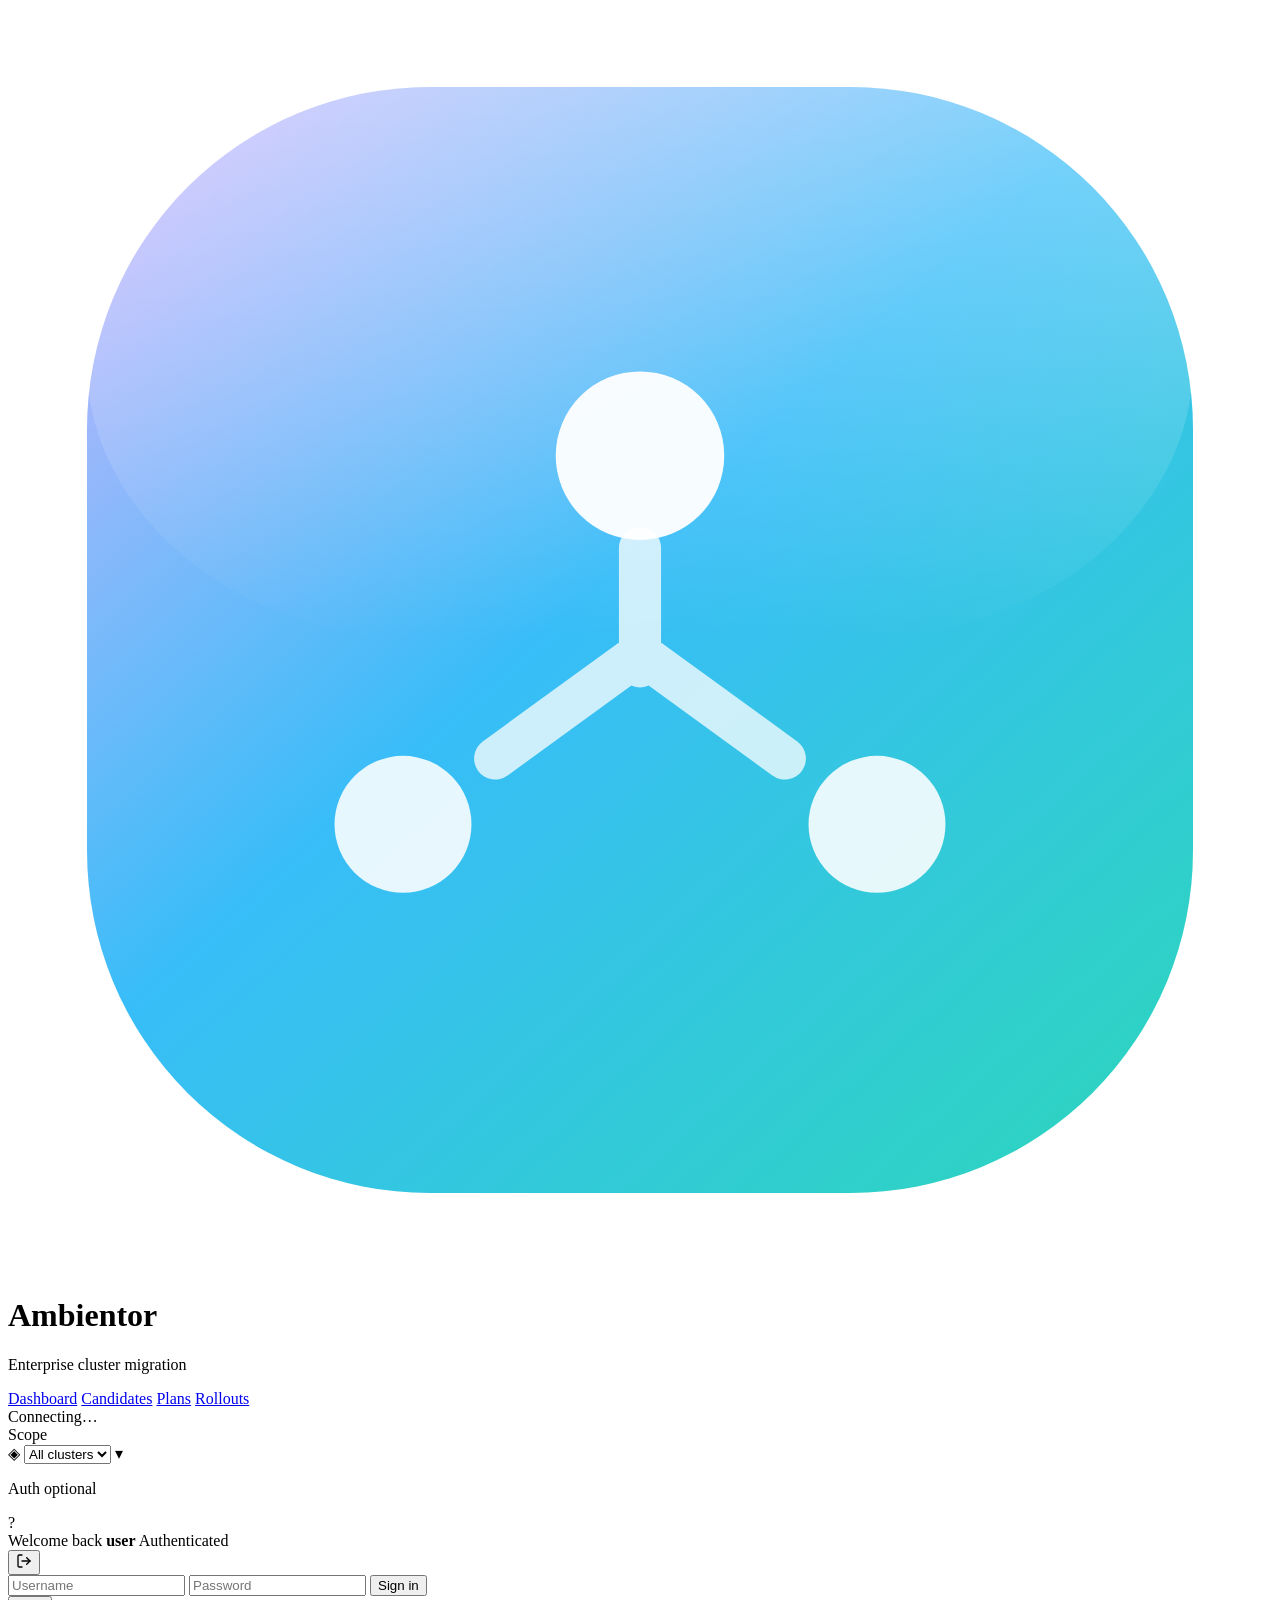
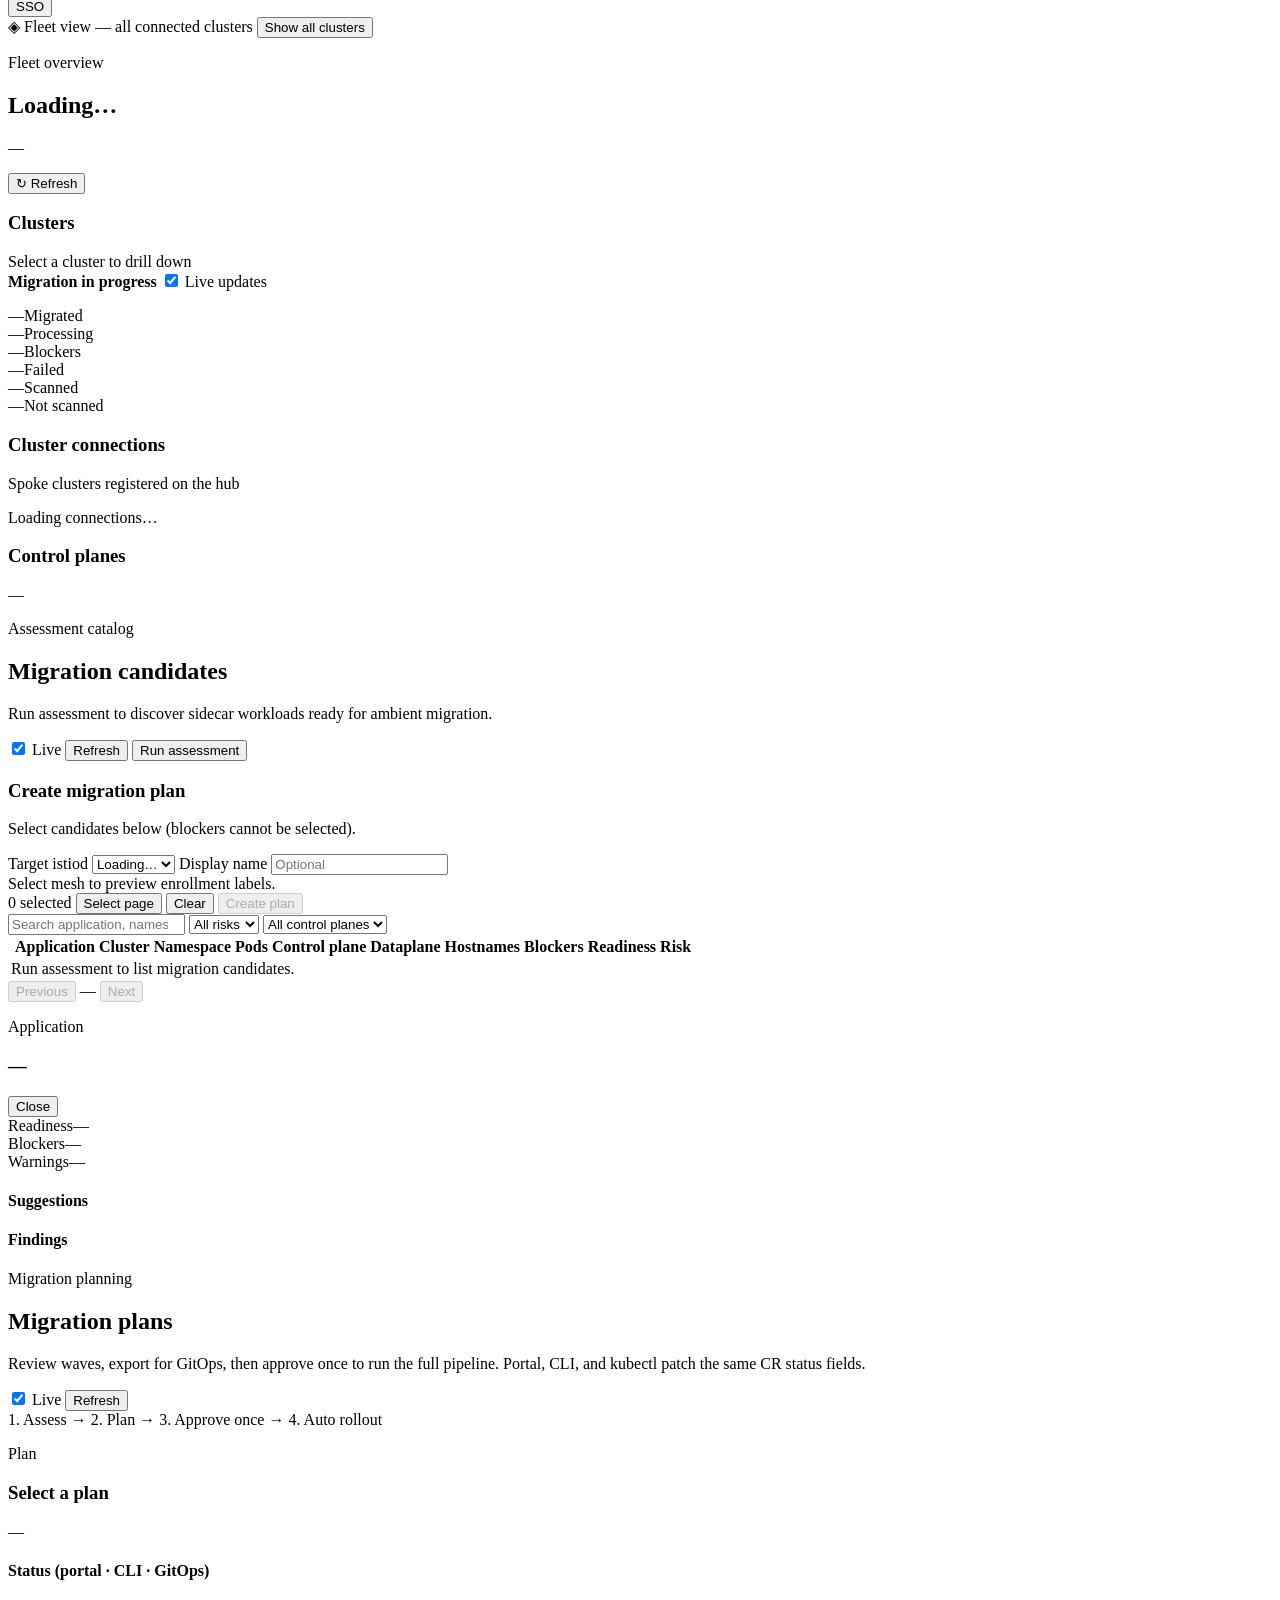
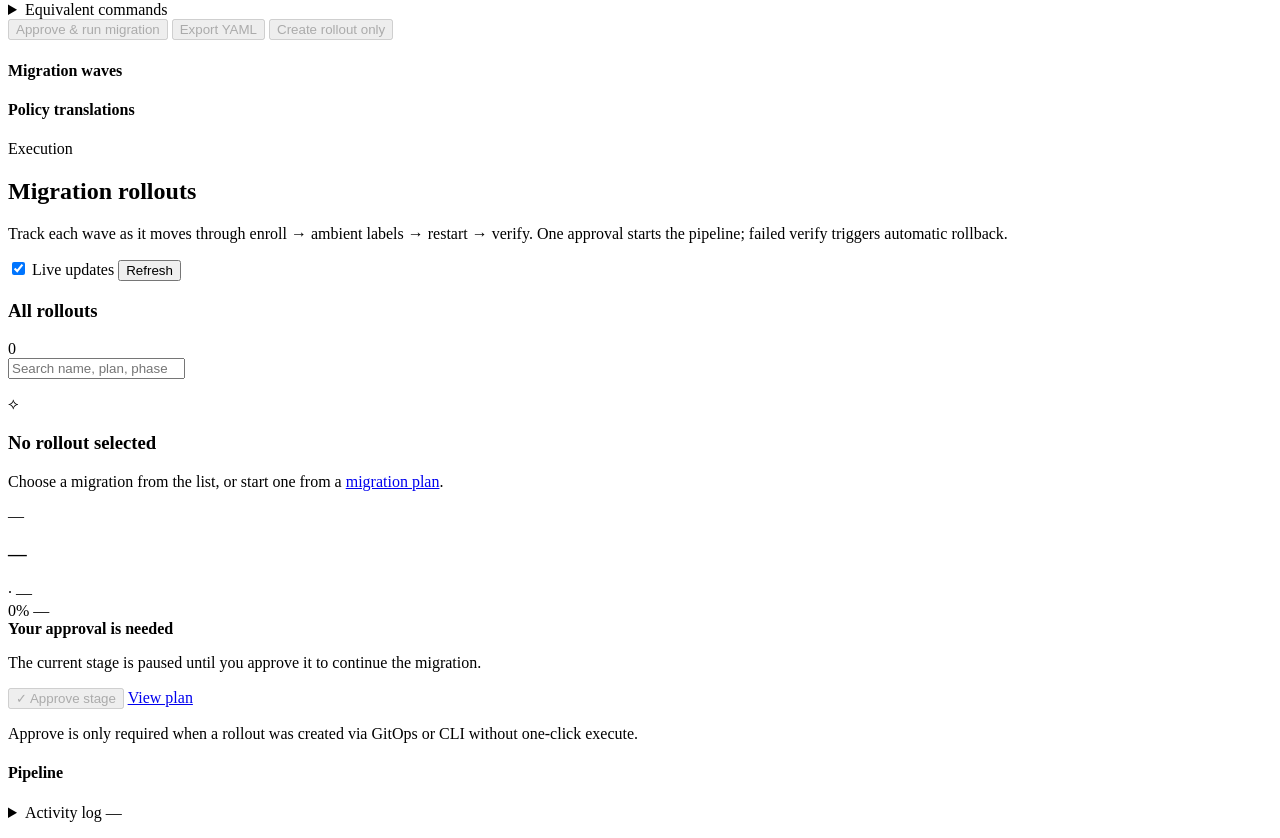
==== crates/ambientor-web/assets/index.html @ 4fa814c5 "Add live migration updates and polish the portal UI. Push rollout changes over SSE with adaptive pol" ====
<!DOCTYPE html>
<html lang="en">
<head>
  <meta charset="UTF-8" />
  <meta name="viewport" content="width=device-width, initial-scale=1" />
  <title>Ambientor — Ambient Mesh Migration</title>
  <link rel="icon" href="/favicon.ico" sizes="any" />
  <link rel="icon" href="/logo/icon-64.png" type="image/png" />
  <link rel="preconnect" href="https://fonts.googleapis.com" />
  <link rel="preconnect" href="https://fonts.gstatic.com" crossorigin />
  <link href="https://fonts.googleapis.com/css2?family=DM+Sans:ital,opsz,wght@0,9..40,400;0,9..40,500;0,9..40,600;0,9..40,700;1,9..40,400&family=JetBrains+Mono:wght@400;500&display=swap" rel="stylesheet" />
  <link rel="stylesheet" href="/style.css" />
  <script src="/config.js"></script>
</head>
<body class="app-shell">
  <header class="app-header">
    <div class="header-left">
      <div class="brand">
        <div class="logo-mark" aria-hidden="true">
          <svg class="logo-svg" viewBox="0 0 48 48" xmlns="http://www.w3.org/2000/svg">
            <defs>
              <linearGradient id="logo-grad" x1="6" y1="4" x2="42" y2="44" gradientUnits="userSpaceOnUse">
                <stop offset="0%" stop-color="#c4b5fd" />
                <stop offset="45%" stop-color="#38bdf8" />
                <stop offset="100%" stop-color="#2dd4bf" />
              </linearGradient>
              <linearGradient id="logo-shine" x1="0" y1="0" x2="0" y2="1">
                <stop offset="0%" stop-color="#fff" stop-opacity="0.35" />
                <stop offset="100%" stop-color="#fff" stop-opacity="0" />
              </linearGradient>
            </defs>
            <rect x="3" y="3" width="42" height="42" rx="13" fill="url(#logo-grad)" />
            <rect x="3" y="3" width="42" height="21" rx="13" fill="url(#logo-shine)" />
            <circle cx="24" cy="17" r="3.2" fill="#fff" opacity="0.95" />
            <circle cx="15" cy="31" r="2.6" fill="#fff" opacity="0.88" />
            <circle cx="33" cy="31" r="2.6" fill="#fff" opacity="0.88" />
            <path d="M24 20.5v4.5M18.5 28.5l5.5-4 5.5 4" stroke="#fff" stroke-width="1.6" stroke-linecap="round" stroke-linejoin="round" fill="none" opacity="0.75" />
          </svg>
        </div>
        <div class="brand-text">
          <h1>Ambientor</h1>
          <p class="brand-tagline">Enterprise cluster migration</p>
        </div>
      </div>
      <nav class="main-nav" aria-label="Main">
        <a href="#dashboard" class="nav-link active" data-panel="dashboard">Dashboard</a>
        <a href="#assessments" class="nav-link" data-panel="assessments">Candidates</a>
        <a href="#plans" class="nav-link" data-panel="plans">Plans</a>
        <a href="#rollouts" class="nav-link" data-panel="rollouts">Rollouts</a>
      </nav>
    </div>
    <div class="header-right">
      <div id="live-status-pill" class="live-status-pill" role="status" aria-live="polite" title="Real-time connection status">
        <span class="live-status-dot" aria-hidden="true"></span>
        <span id="live-status-text">Connecting…</span>
      </div>
      <div class="cluster-bar" id="cluster-bar">
        <label class="cluster-bar-label" for="cluster-select">Scope</label>
        <div class="scope-select-wrap">
          <span class="scope-select-icon" id="scope-select-icon" aria-hidden="true">◈</span>
          <select id="cluster-select" class="cluster-scope-select" aria-label="Cluster scope">
            <option value="">All clusters</option>
          </select>
          <span class="scope-select-chevron" aria-hidden="true">▾</span>
        </div>
      </div>
      <div id="auth-bar" class="auth-bar">
        <p id="auth-disabled-hint" class="auth-hint">Auth optional</p>
        <div id="auth-user-panel" class="auth-user-card hidden" role="status" aria-live="polite">
          <div class="auth-user-avatar-ring" aria-hidden="true">
            <div class="auth-user-avatar" id="auth-user-avatar">?</div>
          </div>
          <div class="auth-user-meta">
            <span class="auth-user-greeting">Welcome back</span>
            <strong class="auth-user-name" id="auth-username" title="">user</strong>
            <span class="auth-user-role">
              <span class="auth-live-dot" aria-hidden="true"></span>
              <span id="auth-user-role-text">Authenticated</span>
            </span>
          </div>
          <button type="button" id="auth-logout-btn" class="auth-logout-btn" title="Sign out" aria-label="Sign out">
            <svg width="16" height="16" viewBox="0 0 24 24" fill="none" stroke="currentColor" stroke-width="2" stroke-linecap="round" aria-hidden="true">
              <path d="M9 21H5a2 2 0 0 1-2-2V5a2 2 0 0 1 2-2h4"/>
              <polyline points="16 17 21 12 16 7"/>
              <line x1="21" y1="12" x2="9" y2="12"/>
            </svg>
          </button>
        </div>
        <div id="auth-login-panel" class="auth-login-card hidden">
          <form id="auth-local-form" class="auth-local-form">
            <input type="text" id="auth-username-input" placeholder="Username" autocomplete="username" aria-label="Username" />
            <input type="password" id="auth-password-input" placeholder="Password" autocomplete="current-password" aria-label="Password" />
            <button type="button" id="auth-login-btn" class="auth-submit-btn">Sign in</button>
          </form>
          <button type="button" id="auth-oidc-login" class="auth-sso-btn hidden">SSO</button>
        </div>
      </div>
    </div>
  </header>

  <div id="status-banner" class="status-banner hidden" role="status"></div>

  <main class="app-main">
    <div id="scope-banner" class="scope-banner scope-fleet" role="status">
      <span class="scope-banner-glow" aria-hidden="true"></span>
      <span class="scope-banner-icon" aria-hidden="true">◈</span>
      <span class="scope-banner-text" id="scope-banner-text">Fleet view — all connected clusters</span>
      <button type="button" id="scope-clear-btn" class="scope-banner-action hidden">Show all clusters</button>
    </div>

    <!-- Dashboard -->
    <section id="dashboard" class="view-panel">
      <div class="view-hero">
        <div>
          <p class="eyebrow" id="dash-eyebrow">Fleet overview</p>
          <h2 id="dash-cluster-name">Loading…</h2>
          <p class="view-meta" id="dash-cluster-meta">—</p>
        </div>
        <button id="refresh-dashboard" class="btn btn-primary">
          <span class="btn-icon" aria-hidden="true">↻</span> Refresh
        </button>
      </div>

      <section id="dash-fleet-section" class="content-card fleet-overview-card">
        <header class="content-card-head">
          <h3>Clusters</h3>
          <span class="hint" id="dash-fleet-hint">Select a cluster to drill down</span>
        </header>
        <div id="dash-fleet-grid" class="fleet-cluster-grid"></div>
      </section>

      <section id="dash-savings-panel" class="savings-banner hidden" aria-label="Migration savings"></section>

      <section id="dash-migration-banner" class="migration-banner hidden" aria-live="polite">
        <div class="migration-banner-head">
          <strong id="dash-migration-title">Migration in progress</strong>
          <label class="toggle-inline"><input type="checkbox" id="dash-auto-refresh" checked /> Live updates</label>
        </div>
        <p id="dash-migration-detail" class="hint"></p>
        <div class="progress-track"><span id="dash-migration-progress"></span></div>
      </section>

      <div class="stat-grid" id="dash-status-summary">
        <article class="stat-card migrated"><span class="stat-value" id="sum-migrated">—</span><span class="stat-label">Migrated</span></article>
        <article class="stat-card processing"><span class="stat-value" id="sum-processing">—</span><span class="stat-label">Processing</span></article>
        <article class="stat-card blocker"><span class="stat-value" id="sum-blocker">—</span><span class="stat-label">Blockers</span></article>
        <article class="stat-card failed"><span class="stat-value" id="sum-failed">—</span><span class="stat-label">Failed</span></article>
        <article class="stat-card scanned"><span class="stat-value" id="sum-scanned">—</span><span class="stat-label">Scanned</span></article>
        <article class="stat-card not-scanned"><span class="stat-value" id="sum-not-scanned">—</span><span class="stat-label">Not scanned</span></article>
      </div>

      <section class="content-card" id="dash-connections-card">
        <header class="content-card-head">
          <h3>Cluster connections</h3>
          <span class="hint" id="dash-connections-hint">Spoke clusters registered on the hub</span>
        </header>
        <div id="dash-connections-list" class="connections-list">
          <p class="hint">Loading connections…</p>
        </div>
      </section>

      <section class="content-card" id="dash-mesh-section">
        <header class="content-card-head">
          <h3 id="dash-mesh-title">Control planes</h3>
          <span class="hint" id="dash-last-updated">—</span>
        </header>
        <div id="dash-mesh-instances" class="mesh-grid"></div>
      </section>
    </section>

    <!-- Migration candidates -->
    <section id="assessments" class="view-panel hidden">
      <div class="view-hero">
        <div>
          <p class="eyebrow">Assessment catalog</p>
          <h2>Migration candidates</h2>
          <p class="view-meta" id="assess-meta">Run assessment to discover sidecar workloads ready for ambient migration.</p>
        </div>
        <div class="hero-actions">
          <label class="toggle-inline"><input type="checkbox" id="assess-auto-refresh" checked /> Live</label>
          <button id="refresh-assessments" class="btn">Refresh</button>
          <button id="run-assess" class="btn btn-primary">Run assessment</button>
        </div>
      </div>

      <section class="content-card compose-card">
        <h3>Create migration plan</h3>
        <p class="hint">Select candidates below (blockers cannot be selected).</p>
        <div class="compose-grid">
          <label for="plan-mesh-select">Target istiod</label>
          <select id="plan-mesh-select" class="filter-select"><option value="">Loading…</option></select>
          <label for="plan-display-name">Display name</label>
          <input type="text" id="plan-display-name" class="filter-input" placeholder="Optional" />
        </div>
        <div id="plan-label-preview" class="label-preview hint">Select mesh to preview enrollment labels.</div>
        <div class="compose-actions">
          <span id="plan-selection-count" class="hint">0 selected</span>
          <button type="button" id="app-select-page" class="btn">Select page</button>
          <button type="button" id="app-clear-selection" class="btn">Clear</button>
          <button type="button" id="create-migration-plan" class="btn btn-primary" disabled>Create plan</button>
        </div>
      </section>

      <div class="toolbar-row">
        <input type="search" id="app-search" class="filter-input search-input" placeholder="Search application, namespace, hostname…" />
        <select id="app-risk-filter" class="filter-select">
          <option value="">All risks</option>
          <option value="low">Low</option>
          <option value="medium">Medium</option>
          <option value="high">High</option>
          <option value="critical">Critical</option>
        </select>
        <select id="app-mesh-filter" class="filter-select">
          <option value="">All control planes</option>
        </select>
      </div>

      <section class="content-card table-card">
        <div class="app-table-wrap">
          <table class="data-table" id="app-assess-table">
            <thead>
              <tr>
                <th class="col-check"></th>
                <th>Application</th>
                <th class="col-cluster fleet-only-col hidden">Cluster</th>
                <th>Namespace</th>
                <th>Pods</th>
                <th>Control plane</th>
                <th>Dataplane</th>
                <th>Hostnames</th>
                <th>Blockers</th>
                <th>Readiness</th>
                <th>Risk</th>
              </tr>
            </thead>
            <tbody id="app-assess-tbody">
              <tr><td colspan="11" class="empty-cell">Run assessment to list migration candidates.</td></tr>
            </tbody>
          </table>
        </div>
        <footer class="pagination-bar">
          <button type="button" id="app-page-prev" class="btn" disabled>Previous</button>
          <span id="app-page-info" class="hint">—</span>
          <button type="button" id="app-page-next" class="btn" disabled>Next</button>
        </footer>
      </section>

      <aside id="app-detail-drawer" class="detail-drawer hidden" aria-hidden="true">
        <header class="drawer-head">
          <div><p class="eyebrow">Application</p><h3 id="app-detail-title">—</h3></div>
          <button type="button" id="app-detail-close" class="btn">Close</button>
        </header>
        <div class="drawer-body">
          <div id="app-detail-meta"></div>
          <div class="mini-stats">
            <div class="mini-stat"><span class="mini-label">Readiness</span><span id="detail-overall-score">—</span></div>
            <div class="mini-stat"><span class="mini-label">Blockers</span><span id="detail-blockers" class="text-danger">—</span></div>
            <div class="mini-stat"><span class="mini-label">Warnings</span><span id="detail-warnings" class="text-warn">—</span></div>
          </div>
          <h4>Suggestions</h4>
          <ul id="app-detail-suggestions" class="suggestions-list"></ul>
          <h4>Findings</h4>
          <ul id="detail-findings" class="findings"></ul>
        </div>
      </aside>
    </section>

    <!-- Plans -->
    <section id="plans" class="view-panel hidden">
      <div class="view-hero">
        <div>
          <p class="eyebrow">Migration planning</p>
          <h2>Migration plans</h2>
          <p class="view-meta">Review waves, export for GitOps, then approve once to run the full pipeline. Portal, CLI, and kubectl patch the same CR status fields.</p>
        </div>
        <div class="hero-actions">
          <label class="toggle-inline"><input type="checkbox" id="plan-auto-refresh" checked /> Live</label>
          <button id="refresh-plans" class="btn">Refresh</button>
        </div>
      </div>
      <nav class="workflow-steps" aria-label="Migration workflow">
        <span class="workflow-step">1. Assess</span>
        <span class="workflow-arrow">→</span>
        <span class="workflow-step">2. Plan</span>
        <span class="workflow-arrow">→</span>
        <span class="workflow-step active">3. Approve once</span>
        <span class="workflow-arrow">→</span>
        <span class="workflow-step">4. Auto rollout</span>
      </nav>
      <div class="split-layout">
        <aside class="split-sidebar">
          <ul id="plan-list" class="entity-list"></ul>
        </aside>
        <div class="split-detail content-card">
          <header class="split-detail-head">
            <div>
              <p class="eyebrow" id="plan-detail-eyebrow">Plan</p>
              <h3 id="plan-detail-title">Select a plan</h3>
            </div>
            <span id="plan-detail-phase" class="phase-badge">—</span>
          </header>
          <div id="plan-meta-grid" class="meta-grid"></div>
          <p id="plan-assessment-ref" class="hint"></p>
          <div id="plan-sync-panel" class="sync-panel hidden">
            <h4>Status (portal · CLI · GitOps)</h4>
            <p id="plan-sync-summary" class="hint"></p>
            <div class="progress-track"><span id="plan-sync-progress"></span></div>
            <details class="sync-details">
              <summary>Equivalent commands</summary>
              <pre id="plan-sync-cli" class="mono small"></pre>
              <pre id="plan-sync-gitops-plan" class="mono small"></pre>
              <pre id="plan-sync-gitops-rollout" class="mono small"></pre>
            </details>
          </div>
          <div class="action-row">
            <button id="execute-migration" class="btn btn-primary" disabled>Approve &amp; run migration</button>
            <button id="export-plan" class="btn" disabled>Export YAML</button>
            <button id="start-rollout" class="btn btn-ghost hidden" disabled title="Advanced: create rollout without approving">Create rollout only</button>
          </div>
          <h4>Migration waves</h4>
          <ul id="plan-waves" class="wave-list"></ul>
          <h4>Policy translations</h4>
          <ul id="plan-translations" class="translation-list"></ul>
        </div>
      </div>
    </section>

    <!-- Rollouts -->
    <section id="rollouts" class="view-panel hidden">
      <div class="view-hero">
        <div>
          <p class="eyebrow">Execution</p>
          <h2>Migration rollouts</h2>
          <p class="view-meta">Track each wave as it moves through enroll → ambient labels → restart → verify. One approval starts the pipeline; failed verify triggers automatic rollback.</p>
        </div>
        <div class="hero-actions">
          <label class="toggle-inline"><input type="checkbox" id="rollout-auto-refresh" checked /> Live updates</label>
          <button id="refresh-rollouts" class="btn">Refresh</button>
        </div>
      </div>

      <div id="rollout-stats" class="rollout-stats-bar" aria-label="Rollout summary"></div>

      <div class="split-layout rollout-split">
        <aside class="split-sidebar rollout-sidebar">
          <div class="rollout-sidebar-head">
            <h3>All rollouts</h3>
            <span id="rollout-count-badge" class="rollout-count-badge">0</span>
          </div>
          <input type="search" id="rollout-filter" class="filter-input rollout-filter" placeholder="Search name, plan, phase…" />
          <ul id="rollout-list" class="rollout-list"></ul>
        </aside>

        <div class="rollout-detail-wrap">
          <div id="rollout-empty-state" class="rollout-empty-state">
            <div class="rollout-empty-icon" aria-hidden="true">⟡</div>
            <h3>No rollout selected</h3>
            <p class="hint">Choose a migration from the list, or start one from a <a href="#plans">migration plan</a>.</p>
          </div>

          <div id="rollout-detail-panel" class="rollout-detail-panel hidden">
            <div class="rollout-hero-card" id="rollout-hero-card">
              <header class="rollout-hero-head">
                <div class="rollout-hero-titles">
                  <p class="eyebrow" id="rollout-plan-ref">—</p>
                  <h3 id="rollout-detail-title">—</h3>
                  <p class="hint" id="rollout-cluster-ref"></p>
                </div>
                <div class="rollout-phase-chip" id="rollout-phase-chip">
                  <span class="rollout-phase-icon" id="rollout-phase-icon">·</span>
                  <span id="rollout-detail-phase" class="rollout-phase-label">—</span>
                </div>
              </header>

              <div class="rollout-progress-block">
                <div class="rollout-progress-meta">
                  <span class="rollout-progress-pct" id="rollout-progress-pct">0%</span>
                  <span class="rollout-progress-caption" id="rollout-stage-progress">—</span>
                </div>
                <div class="progress-track progress-track-lg rollout-progress-track">
                  <span id="rollout-progress-fill"></span>
                </div>
              </div>

              <div id="rollout-awaiting-banner" class="rollout-awaiting-banner hidden" role="status">
                <div class="awaiting-banner-glow" aria-hidden="true"></div>
                <div class="awaiting-banner-body">
                  <strong>Your approval is needed</strong>
                  <p>The current stage is paused until you approve it to continue the migration.</p>
                </div>
              </div>
            </div>

            <div class="rollout-info-row">
              <div id="rollout-mesh-target" class="rollout-mesh-card hidden"></div>
              <div id="rollout-conditions" class="rollout-conditions"></div>
            </div>

            <div class="rollout-action-bar">
              <button id="approve-rollout" class="btn btn-primary btn-lg rollout-approve-btn" disabled>
                <span class="btn-icon" aria-hidden="true">✓</span> Approve stage
              </button>
              <a id="rollout-plan-link" class="btn hidden" href="#plans">View plan</a>
              <p id="approve-auth-hint" class="hint hidden"></p>
            </div>
            <p class="rollout-action-note hint">Approve is only required when a rollout was created via GitOps or CLI without one-click execute.</p>

            <section class="rollout-section">
              <div class="rollout-section-head">
                <h4>Pipeline</h4>
                <span class="hint" id="rollout-pipeline-hint"></span>
              </div>
              <div id="rollout-stage-timeline" class="rollout-stepper" aria-label="Stage progress"></div>
              <div id="rollout-stages-grid" class="rollout-stages-grid"></div>
            </section>

            <details class="rollout-audit-details">
              <summary>Activity log <span id="rollout-audit-hint" class="audit-summary-hint">—</span></summary>
              <ul id="rollout-audit-list" class="rollout-audit-timeline"></ul>
            </details>

            <p id="mesh-instances-hint" class="rollout-mesh-hint hint hidden"></p>
          </div>
        </div>
      </div>
    </section>
  </main>
  <script src="/app.js"></script>
</body>
</html>
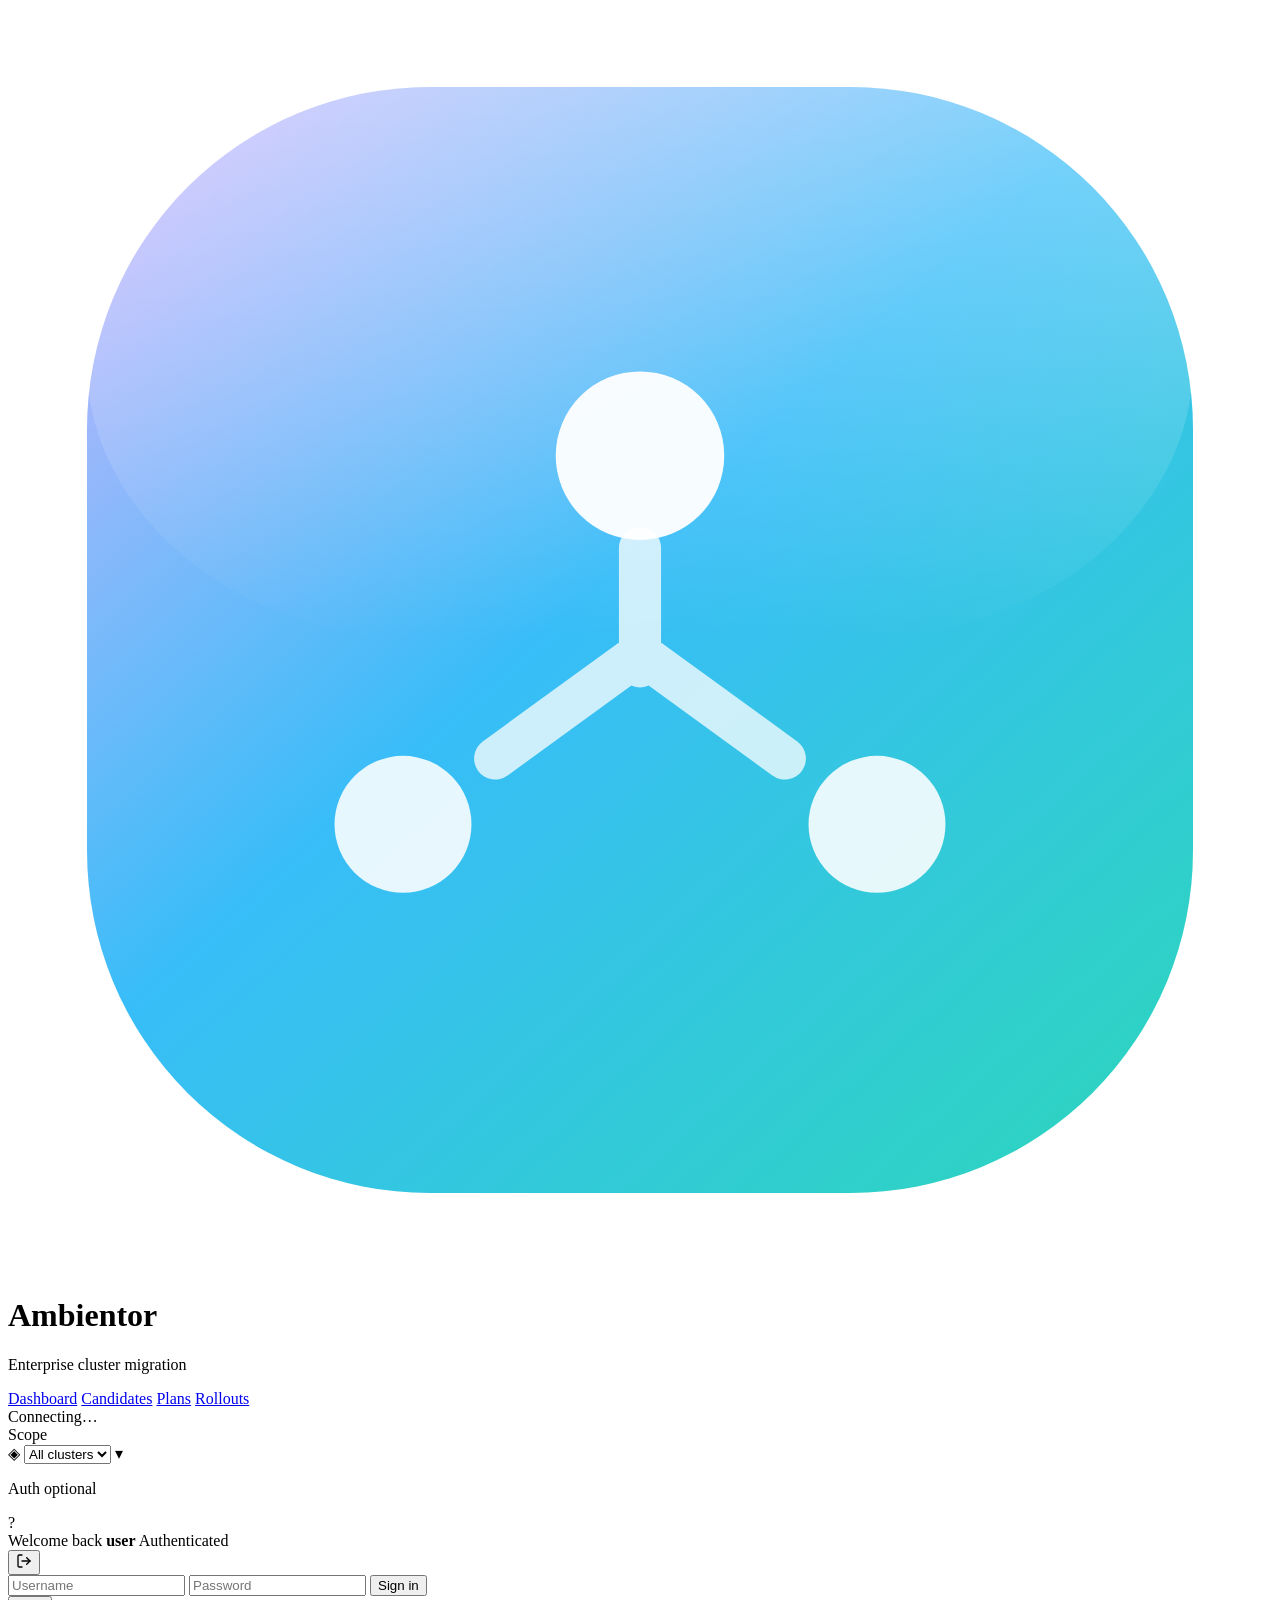
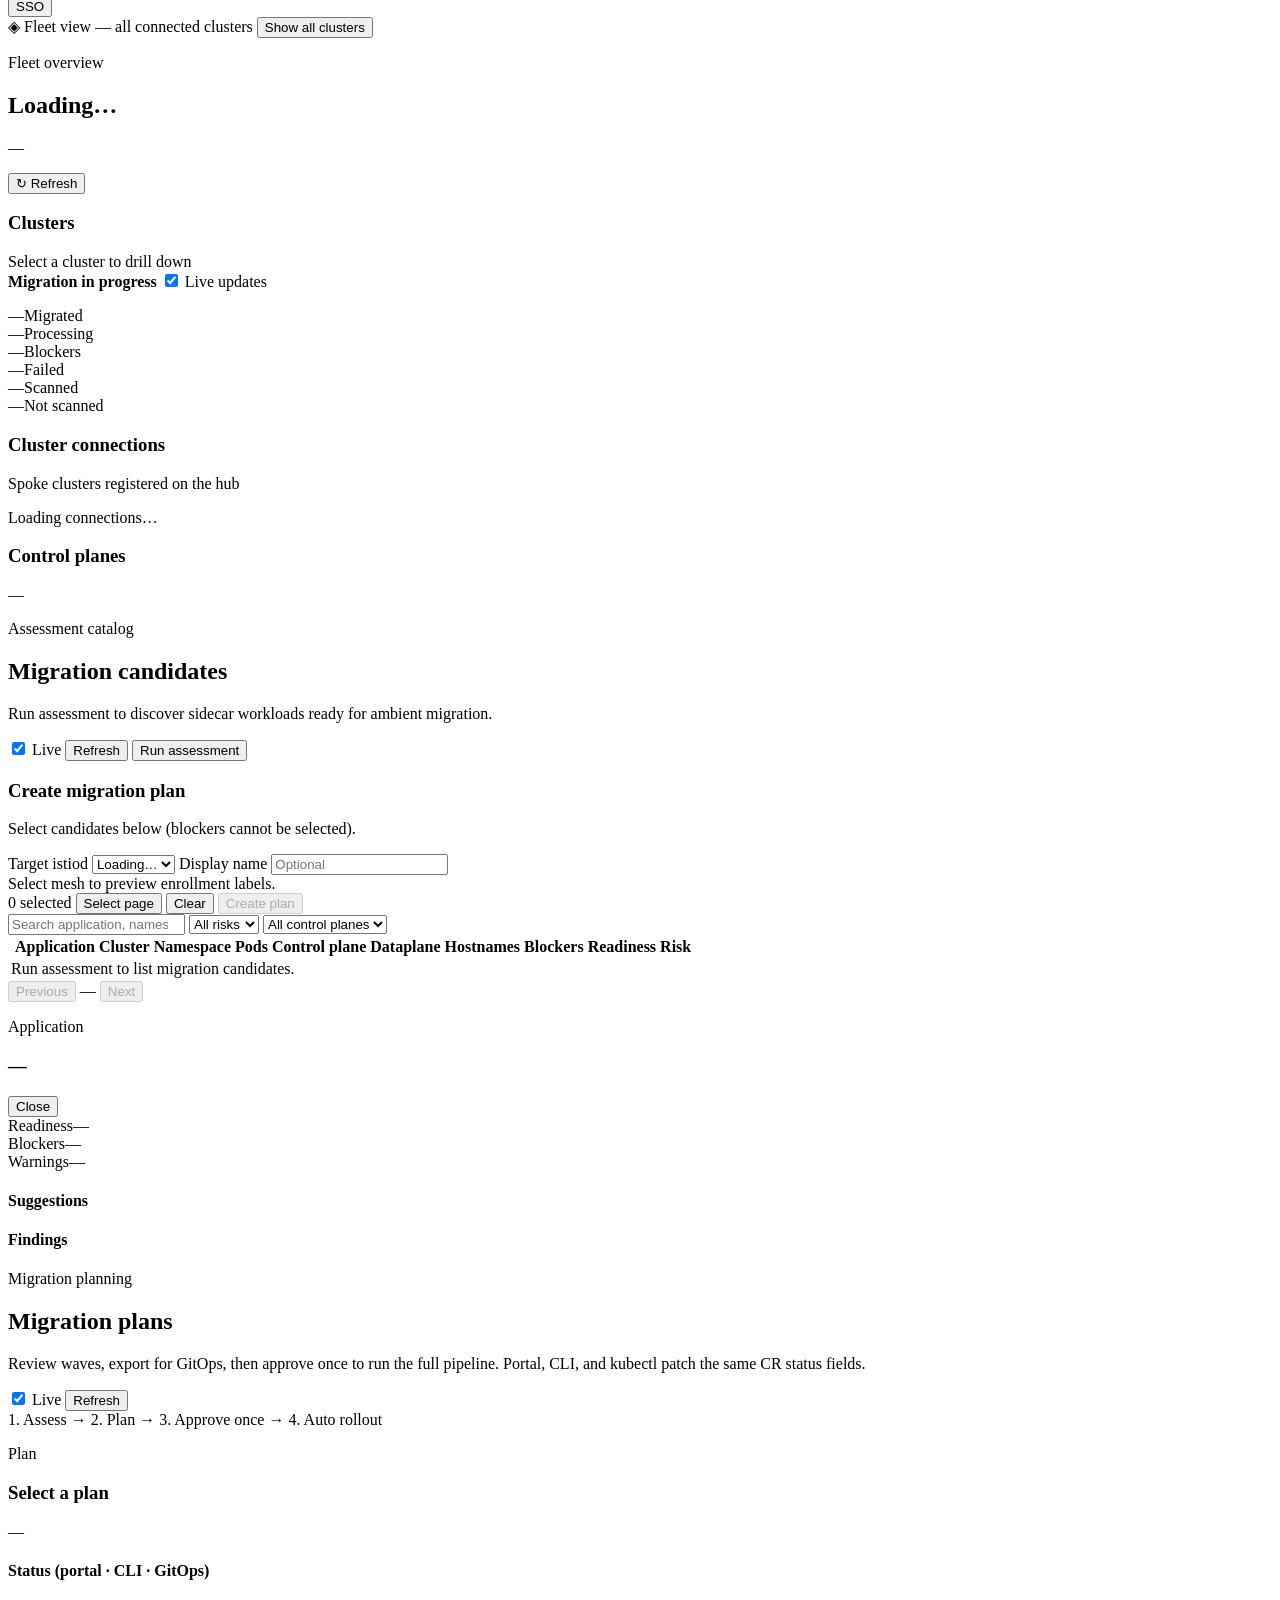
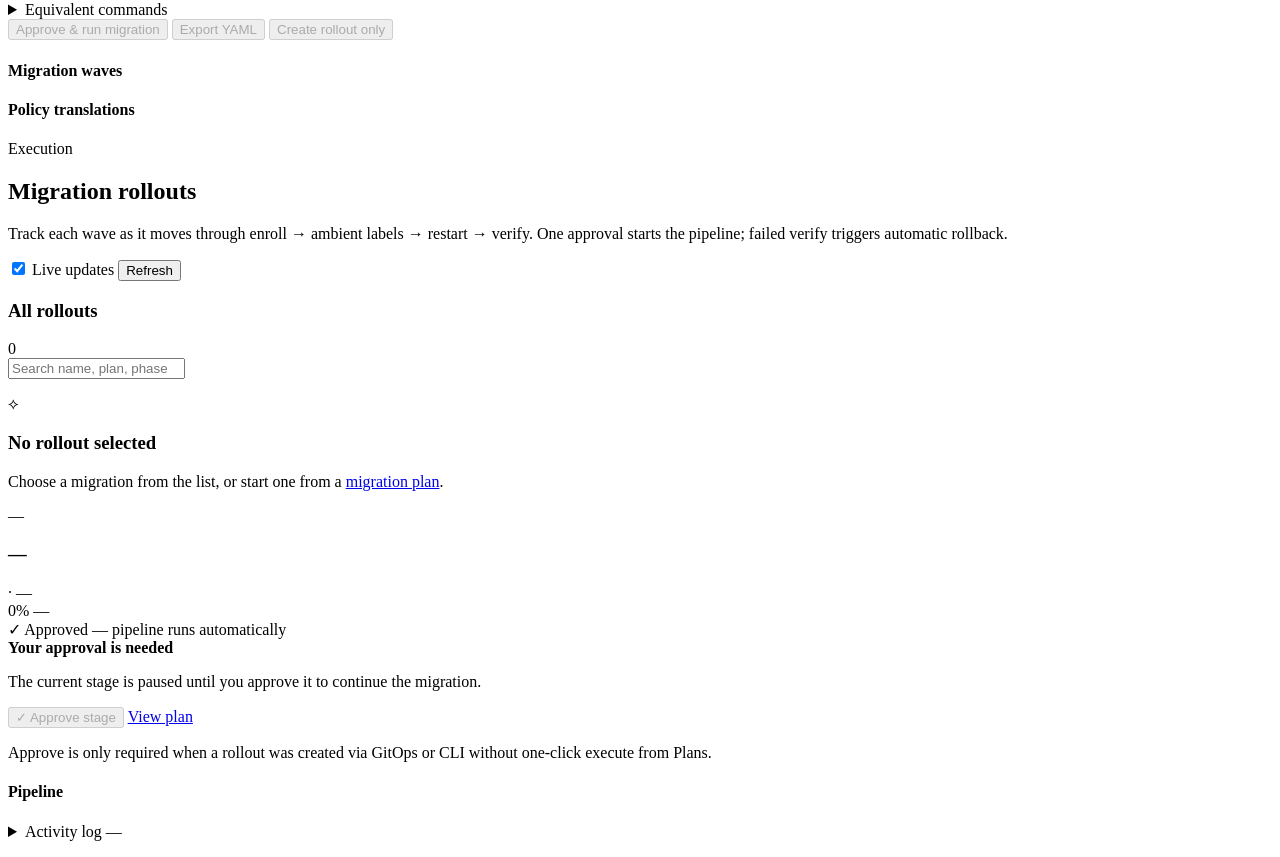
==== commit c625ba31: "Fix rollout UI state after plan approval and polish Plans view. Treat pipeline-approved rollouts as " ====
--- a/crates/ambientor-web/assets/index.html
+++ b/crates/ambientor-web/assets/index.html
@@ -382,6 +382,13 @@
                 </div>
               </div>
 
+              <div id="rollout-outcome-banner" class="rollout-outcome-banner hidden" role="status" aria-live="polite"></div>
+
+              <div id="rollout-pipeline-status" class="rollout-pipeline-status hidden" role="status">
+                <span class="pipeline-status-icon" aria-hidden="true">✓</span>
+                <span id="rollout-pipeline-status-text">Approved — pipeline runs automatically</span>
+              </div>
+
               <div id="rollout-awaiting-banner" class="rollout-awaiting-banner hidden" role="status">
                 <div class="awaiting-banner-glow" aria-hidden="true"></div>
                 <div class="awaiting-banner-body">
@@ -396,14 +403,14 @@
               <div id="rollout-conditions" class="rollout-conditions"></div>
             </div>
 
-            <div class="rollout-action-bar">
+            <div id="rollout-action-bar" class="rollout-action-bar">
               <button id="approve-rollout" class="btn btn-primary btn-lg rollout-approve-btn" disabled>
                 <span class="btn-icon" aria-hidden="true">✓</span> Approve stage
               </button>
               <a id="rollout-plan-link" class="btn hidden" href="#plans">View plan</a>
               <p id="approve-auth-hint" class="hint hidden"></p>
             </div>
-            <p class="rollout-action-note hint">Approve is only required when a rollout was created via GitOps or CLI without one-click execute.</p>
+            <p id="rollout-action-note" class="rollout-action-note hint">Approve is only required when a rollout was created via GitOps or CLI without one-click execute from Plans.</p>
 
             <section class="rollout-section">
               <div class="rollout-section-head">
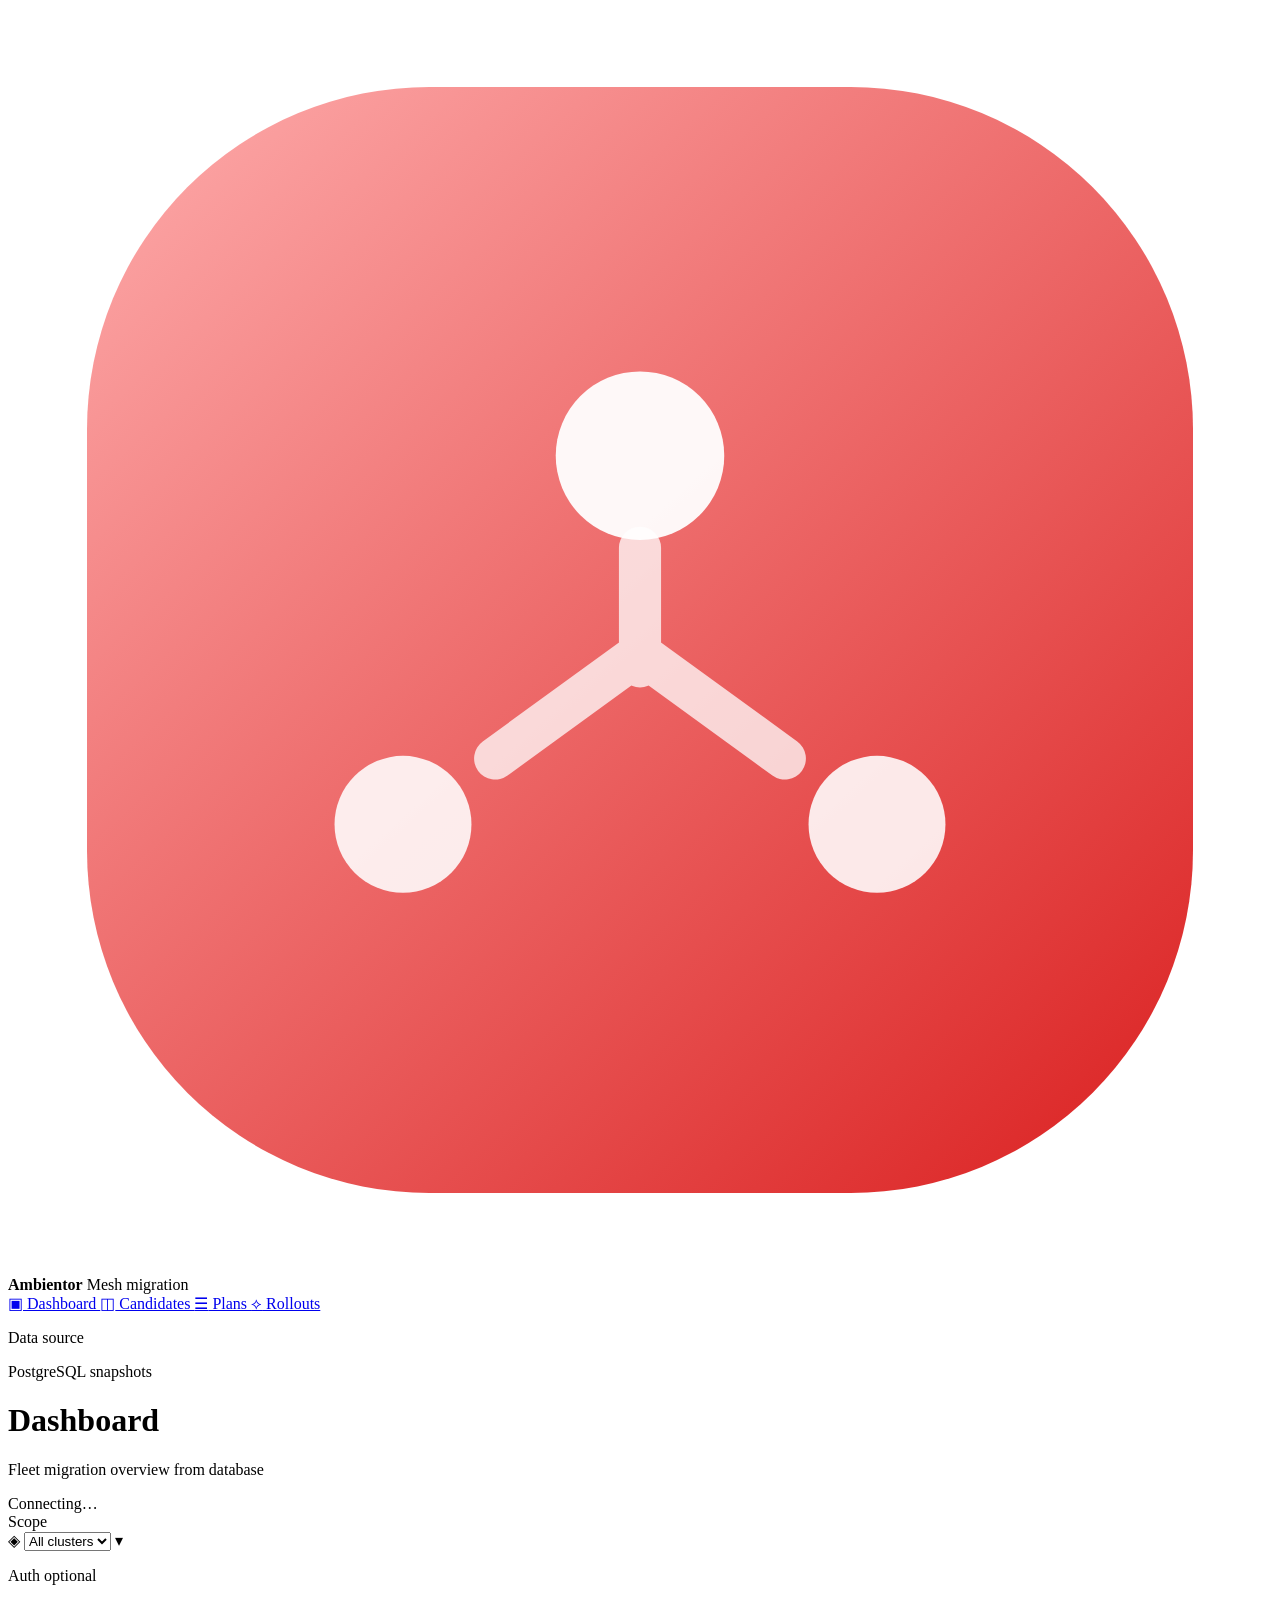
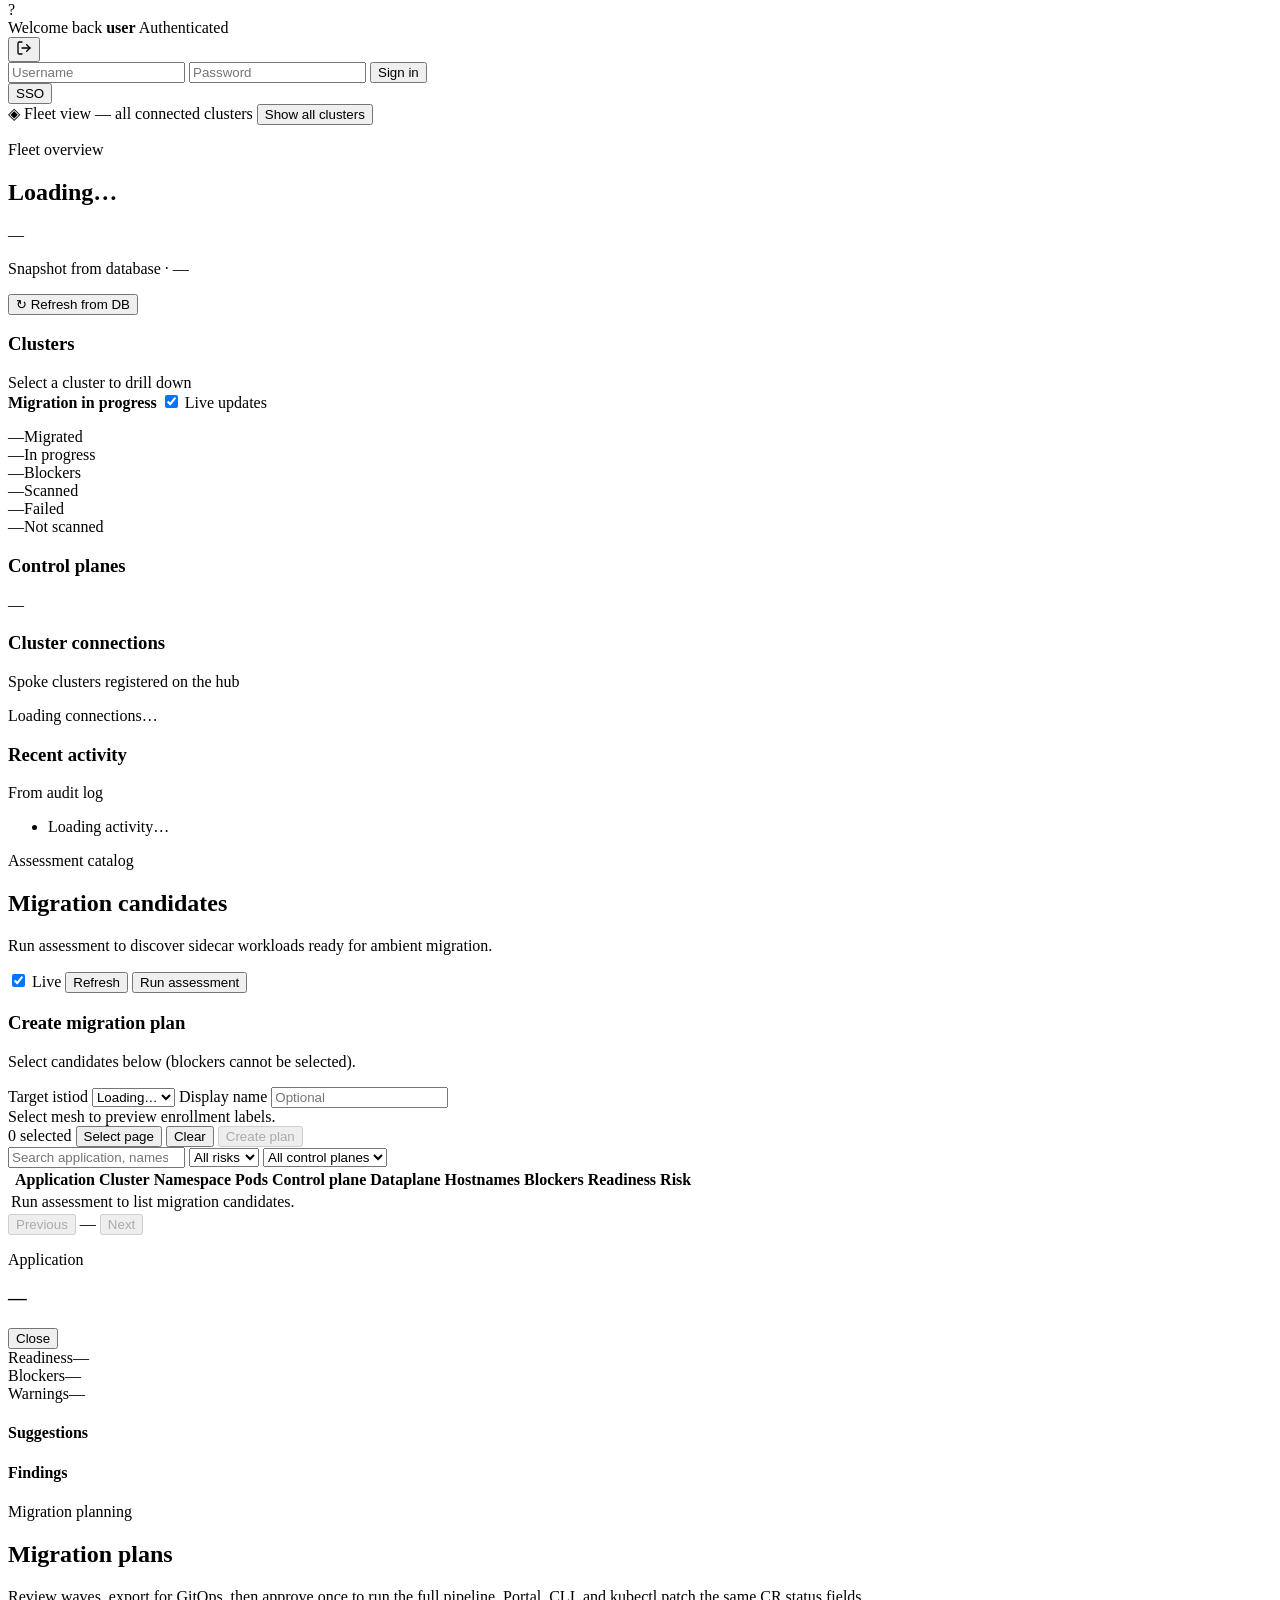
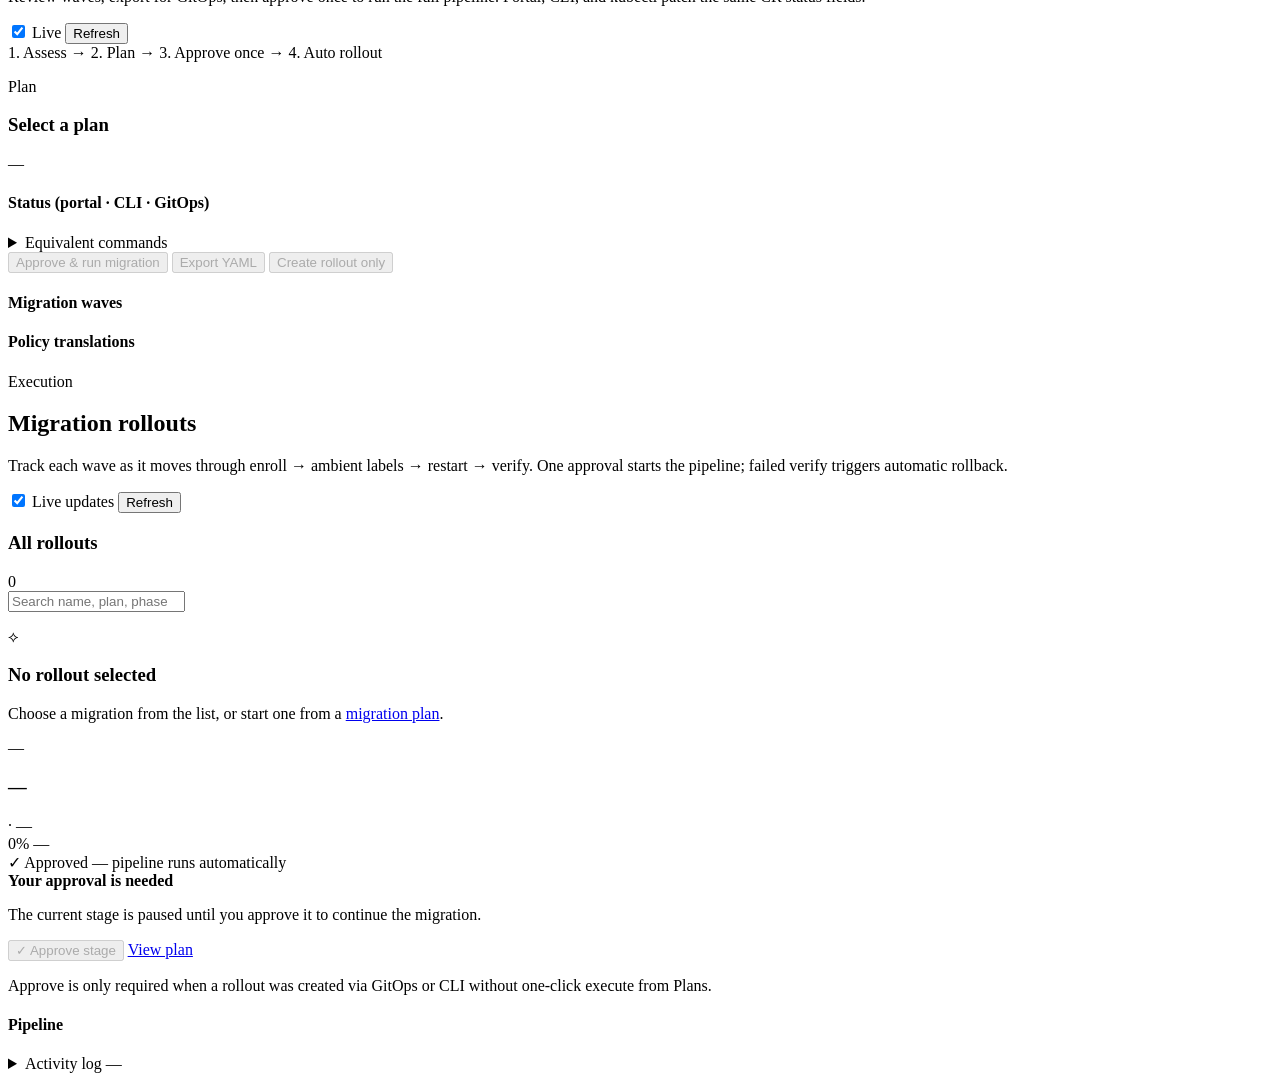
==== commit 02826ade: "Adopt QDash-style portal layout with DB-only dashboard snapshots. The dashboard reads persisted Post" ====
--- a/crates/ambientor-web/assets/index.html
+++ b/crates/ambientor-web/assets/index.html
@@ -12,95 +12,107 @@
   <link rel="stylesheet" href="/style.css" />
   <script src="/config.js"></script>
 </head>
-<body class="app-shell">
-  <header class="app-header">
-    <div class="header-left">
-      <div class="brand">
-        <div class="logo-mark" aria-hidden="true">
-          <svg class="logo-svg" viewBox="0 0 48 48" xmlns="http://www.w3.org/2000/svg">
-            <defs>
-              <linearGradient id="logo-grad" x1="6" y1="4" x2="42" y2="44" gradientUnits="userSpaceOnUse">
-                <stop offset="0%" stop-color="#c4b5fd" />
-                <stop offset="45%" stop-color="#38bdf8" />
-                <stop offset="100%" stop-color="#2dd4bf" />
-              </linearGradient>
-              <linearGradient id="logo-shine" x1="0" y1="0" x2="0" y2="1">
-                <stop offset="0%" stop-color="#fff" stop-opacity="0.35" />
-                <stop offset="100%" stop-color="#fff" stop-opacity="0" />
-              </linearGradient>
-            </defs>
-            <rect x="3" y="3" width="42" height="42" rx="13" fill="url(#logo-grad)" />
-            <rect x="3" y="3" width="42" height="21" rx="13" fill="url(#logo-shine)" />
-            <circle cx="24" cy="17" r="3.2" fill="#fff" opacity="0.95" />
-            <circle cx="15" cy="31" r="2.6" fill="#fff" opacity="0.88" />
-            <circle cx="33" cy="31" r="2.6" fill="#fff" opacity="0.88" />
-            <path d="M24 20.5v4.5M18.5 28.5l5.5-4 5.5 4" stroke="#fff" stroke-width="1.6" stroke-linecap="round" stroke-linejoin="round" fill="none" opacity="0.75" />
-          </svg>
-        </div>
-        <div class="brand-text">
-          <h1>Ambientor</h1>
-          <p class="brand-tagline">Enterprise cluster migration</p>
-        </div>
-      </div>
-      <nav class="main-nav" aria-label="Main">
-        <a href="#dashboard" class="nav-link active" data-panel="dashboard">Dashboard</a>
-        <a href="#assessments" class="nav-link" data-panel="assessments">Candidates</a>
-        <a href="#plans" class="nav-link" data-panel="plans">Plans</a>
-        <a href="#rollouts" class="nav-link" data-panel="rollouts">Rollouts</a>
-      </nav>
+<body class="qdash-app">
+  <aside class="qdash-sidebar" aria-label="Primary navigation">
+    <div class="sidebar-brand">
+      <div class="logo-mark" aria-hidden="true">
+        <svg class="logo-svg" viewBox="0 0 48 48" xmlns="http://www.w3.org/2000/svg">
+          <defs>
+            <linearGradient id="logo-grad" x1="6" y1="4" x2="42" y2="44" gradientUnits="userSpaceOnUse">
+              <stop offset="0%" stop-color="#fca5a5" />
+              <stop offset="100%" stop-color="#dc2626" />
+            </linearGradient>
+          </defs>
+          <rect x="3" y="3" width="42" height="42" rx="13" fill="url(#logo-grad)" />
+          <circle cx="24" cy="17" r="3.2" fill="#fff" opacity="0.95" />
+          <circle cx="15" cy="31" r="2.6" fill="#fff" opacity="0.88" />
+          <circle cx="33" cy="31" r="2.6" fill="#fff" opacity="0.88" />
+          <path d="M24 20.5v4.5M18.5 28.5l5.5-4 5.5 4" stroke="#fff" stroke-width="1.6" stroke-linecap="round" stroke-linejoin="round" fill="none" opacity="0.75" />
+        </svg>
+      </div>
+      <div class="sidebar-brand-text">
+        <strong>Ambientor</strong>
+        <span>Mesh migration</span>
+      </div>
     </div>
-    <div class="header-right">
-      <div id="live-status-pill" class="live-status-pill" role="status" aria-live="polite" title="Real-time connection status">
-        <span class="live-status-dot" aria-hidden="true"></span>
-        <span id="live-status-text">Connecting…</span>
-      </div>
-      <div class="cluster-bar" id="cluster-bar">
-        <label class="cluster-bar-label" for="cluster-select">Scope</label>
-        <div class="scope-select-wrap">
-          <span class="scope-select-icon" id="scope-select-icon" aria-hidden="true">◈</span>
-          <select id="cluster-select" class="cluster-scope-select" aria-label="Cluster scope">
-            <option value="">All clusters</option>
-          </select>
-          <span class="scope-select-chevron" aria-hidden="true">▾</span>
-        </div>
-      </div>
-      <div id="auth-bar" class="auth-bar">
-        <p id="auth-disabled-hint" class="auth-hint">Auth optional</p>
-        <div id="auth-user-panel" class="auth-user-card hidden" role="status" aria-live="polite">
-          <div class="auth-user-avatar-ring" aria-hidden="true">
-            <div class="auth-user-avatar" id="auth-user-avatar">?</div>
-          </div>
-          <div class="auth-user-meta">
-            <span class="auth-user-greeting">Welcome back</span>
-            <strong class="auth-user-name" id="auth-username" title="">user</strong>
-            <span class="auth-user-role">
-              <span class="auth-live-dot" aria-hidden="true"></span>
-              <span id="auth-user-role-text">Authenticated</span>
-            </span>
-          </div>
-          <button type="button" id="auth-logout-btn" class="auth-logout-btn" title="Sign out" aria-label="Sign out">
-            <svg width="16" height="16" viewBox="0 0 24 24" fill="none" stroke="currentColor" stroke-width="2" stroke-linecap="round" aria-hidden="true">
-              <path d="M9 21H5a2 2 0 0 1-2-2V5a2 2 0 0 1 2-2h4"/>
-              <polyline points="16 17 21 12 16 7"/>
-              <line x1="21" y1="12" x2="9" y2="12"/>
-            </svg>
-          </button>
-        </div>
-        <div id="auth-login-panel" class="auth-login-card hidden">
-          <form id="auth-local-form" class="auth-local-form">
-            <input type="text" id="auth-username-input" placeholder="Username" autocomplete="username" aria-label="Username" />
-            <input type="password" id="auth-password-input" placeholder="Password" autocomplete="current-password" aria-label="Password" />
-            <button type="button" id="auth-login-btn" class="auth-submit-btn">Sign in</button>
-          </form>
-          <button type="button" id="auth-oidc-login" class="auth-sso-btn hidden">SSO</button>
-        </div>
-      </div>
+    <nav class="sidebar-nav">
+      <a href="#dashboard" class="sidebar-link active" data-panel="dashboard">
+        <span class="sidebar-icon" aria-hidden="true">▣</span> Dashboard
+      </a>
+      <a href="#assessments" class="sidebar-link" data-panel="assessments">
+        <span class="sidebar-icon" aria-hidden="true">◫</span> Candidates
+      </a>
+      <a href="#plans" class="sidebar-link" data-panel="plans">
+        <span class="sidebar-icon" aria-hidden="true">☰</span> Plans
+      </a>
+      <a href="#rollouts" class="sidebar-link" data-panel="rollouts">
+        <span class="sidebar-icon" aria-hidden="true">⟡</span> Rollouts
+      </a>
+    </nav>
+    <div class="sidebar-foot">
+      <p class="sidebar-foot-label">Data source</p>
+      <p class="sidebar-foot-value">PostgreSQL snapshots</p>
     </div>
-  </header>
-
-  <div id="status-banner" class="status-banner hidden" role="status"></div>
-
-  <main class="app-main">
+  </aside>
+
+  <div class="qdash-main">
+    <header class="qdash-topbar">
+      <div class="topbar-left">
+        <h1 id="page-title" class="page-title">Dashboard</h1>
+        <p id="page-subtitle" class="page-subtitle">Fleet migration overview from database</p>
+      </div>
+      <div class="topbar-right">
+        <div id="live-status-pill" class="live-status-pill" role="status" aria-live="polite" title="Rollout live updates">
+          <span class="live-status-dot" aria-hidden="true"></span>
+          <span id="live-status-text">Connecting…</span>
+        </div>
+        <div class="cluster-bar" id="cluster-bar">
+          <label class="cluster-bar-label" for="cluster-select">Scope</label>
+          <div class="scope-select-wrap">
+            <span class="scope-select-icon" id="scope-select-icon" aria-hidden="true">◈</span>
+            <select id="cluster-select" class="cluster-scope-select" aria-label="Cluster scope">
+              <option value="">All clusters</option>
+            </select>
+            <span class="scope-select-chevron" aria-hidden="true">▾</span>
+          </div>
+        </div>
+        <div id="auth-bar" class="auth-bar">
+          <p id="auth-disabled-hint" class="auth-hint">Auth optional</p>
+          <div id="auth-user-panel" class="auth-user-card hidden" role="status" aria-live="polite">
+            <div class="auth-user-avatar-ring" aria-hidden="true">
+              <div class="auth-user-avatar" id="auth-user-avatar">?</div>
+            </div>
+            <div class="auth-user-meta">
+              <span class="auth-user-greeting">Welcome back</span>
+              <strong class="auth-user-name" id="auth-username" title="">user</strong>
+              <span class="auth-user-role">
+                <span class="auth-live-dot" aria-hidden="true"></span>
+                <span id="auth-user-role-text">Authenticated</span>
+              </span>
+            </div>
+            <button type="button" id="auth-logout-btn" class="auth-logout-btn" title="Sign out" aria-label="Sign out">
+              <svg width="16" height="16" viewBox="0 0 24 24" fill="none" stroke="currentColor" stroke-width="2" stroke-linecap="round" aria-hidden="true">
+                <path d="M9 21H5a2 2 0 0 1-2-2V5a2 2 0 0 1 2-2h4"/>
+                <polyline points="16 17 21 12 16 7"/>
+                <line x1="21" y1="12" x2="9" y2="12"/>
+              </svg>
+            </button>
+          </div>
+          <div id="auth-login-panel" class="auth-login-card hidden">
+            <form id="auth-local-form" class="auth-local-form">
+              <input type="text" id="auth-username-input" placeholder="Username" autocomplete="username" aria-label="Username" />
+              <input type="password" id="auth-password-input" placeholder="Password" autocomplete="current-password" aria-label="Password" />
+              <button type="button" id="auth-login-btn" class="auth-submit-btn">Sign in</button>
+            </form>
+            <button type="button" id="auth-oidc-login" class="auth-sso-btn hidden">SSO</button>
+          </div>
+        </div>
+      </div>
+    </header>
+
+    <div id="status-banner" class="status-banner hidden" role="status"></div>
+
+    <main class="qdash-content app-main">
     <div id="scope-banner" class="scope-banner scope-fleet" role="status">
       <span class="scope-banner-glow" aria-hidden="true"></span>
       <span class="scope-banner-icon" aria-hidden="true">◈</span>
@@ -115,9 +127,10 @@
           <p class="eyebrow" id="dash-eyebrow">Fleet overview</p>
           <h2 id="dash-cluster-name">Loading…</h2>
           <p class="view-meta" id="dash-cluster-meta">—</p>
+          <p class="view-meta db-source-badge">Snapshot from database · <span id="dash-db-updated">—</span></p>
         </div>
         <button id="refresh-dashboard" class="btn btn-primary">
-          <span class="btn-icon" aria-hidden="true">↻</span> Refresh
+          <span class="btn-icon" aria-hidden="true">↻</span> Refresh from DB
         </button>
       </div>
 
@@ -140,14 +153,26 @@
         <div class="progress-track"><span id="dash-migration-progress"></span></div>
       </section>
 
-      <div class="stat-grid" id="dash-status-summary">
+      <div class="stat-grid stat-grid-primary" id="dash-status-summary">
         <article class="stat-card migrated"><span class="stat-value" id="sum-migrated">—</span><span class="stat-label">Migrated</span></article>
-        <article class="stat-card processing"><span class="stat-value" id="sum-processing">—</span><span class="stat-label">Processing</span></article>
+        <article class="stat-card processing"><span class="stat-value" id="sum-processing">—</span><span class="stat-label">In progress</span></article>
         <article class="stat-card blocker"><span class="stat-value" id="sum-blocker">—</span><span class="stat-label">Blockers</span></article>
+        <article class="stat-card scanned"><span class="stat-value" id="sum-scanned">—</span><span class="stat-label">Scanned</span></article>
+      </div>
+      <div class="stat-grid stat-grid-secondary hidden" id="dash-status-extra">
         <article class="stat-card failed"><span class="stat-value" id="sum-failed">—</span><span class="stat-label">Failed</span></article>
-        <article class="stat-card scanned"><span class="stat-value" id="sum-scanned">—</span><span class="stat-label">Scanned</span></article>
         <article class="stat-card not-scanned"><span class="stat-value" id="sum-not-scanned">—</span><span class="stat-label">Not scanned</span></article>
       </div>
+
+      <div class="dash-two-col">
+        <div class="dash-col-main">
+      <section class="content-card" id="dash-mesh-section">
+        <header class="content-card-head">
+          <h3 id="dash-mesh-title">Control planes</h3>
+          <span class="hint" id="dash-last-updated">—</span>
+        </header>
+        <div id="dash-mesh-instances" class="mesh-grid"></div>
+      </section>
 
       <section class="content-card" id="dash-connections-card">
         <header class="content-card-head">
@@ -158,14 +183,20 @@
           <p class="hint">Loading connections…</p>
         </div>
       </section>
-
-      <section class="content-card" id="dash-mesh-section">
-        <header class="content-card-head">
-          <h3 id="dash-mesh-title">Control planes</h3>
-          <span class="hint" id="dash-last-updated">—</span>
-        </header>
-        <div id="dash-mesh-instances" class="mesh-grid"></div>
-      </section>
+        </div>
+
+        <aside class="dash-col-side">
+          <section class="content-card activity-card" id="dash-activity-card">
+            <header class="content-card-head">
+              <h3>Recent activity</h3>
+              <span class="hint">From audit log</span>
+            </header>
+            <ul id="dash-recent-activity" class="activity-feed">
+              <li class="activity-item hint">Loading activity…</li>
+            </ul>
+          </section>
+        </aside>
+      </div>
     </section>
 
     <!-- Migration candidates -->
@@ -432,6 +463,7 @@
       </div>
     </section>
   </main>
+  </div>
   <script src="/app.js"></script>
 </body>
 </html>
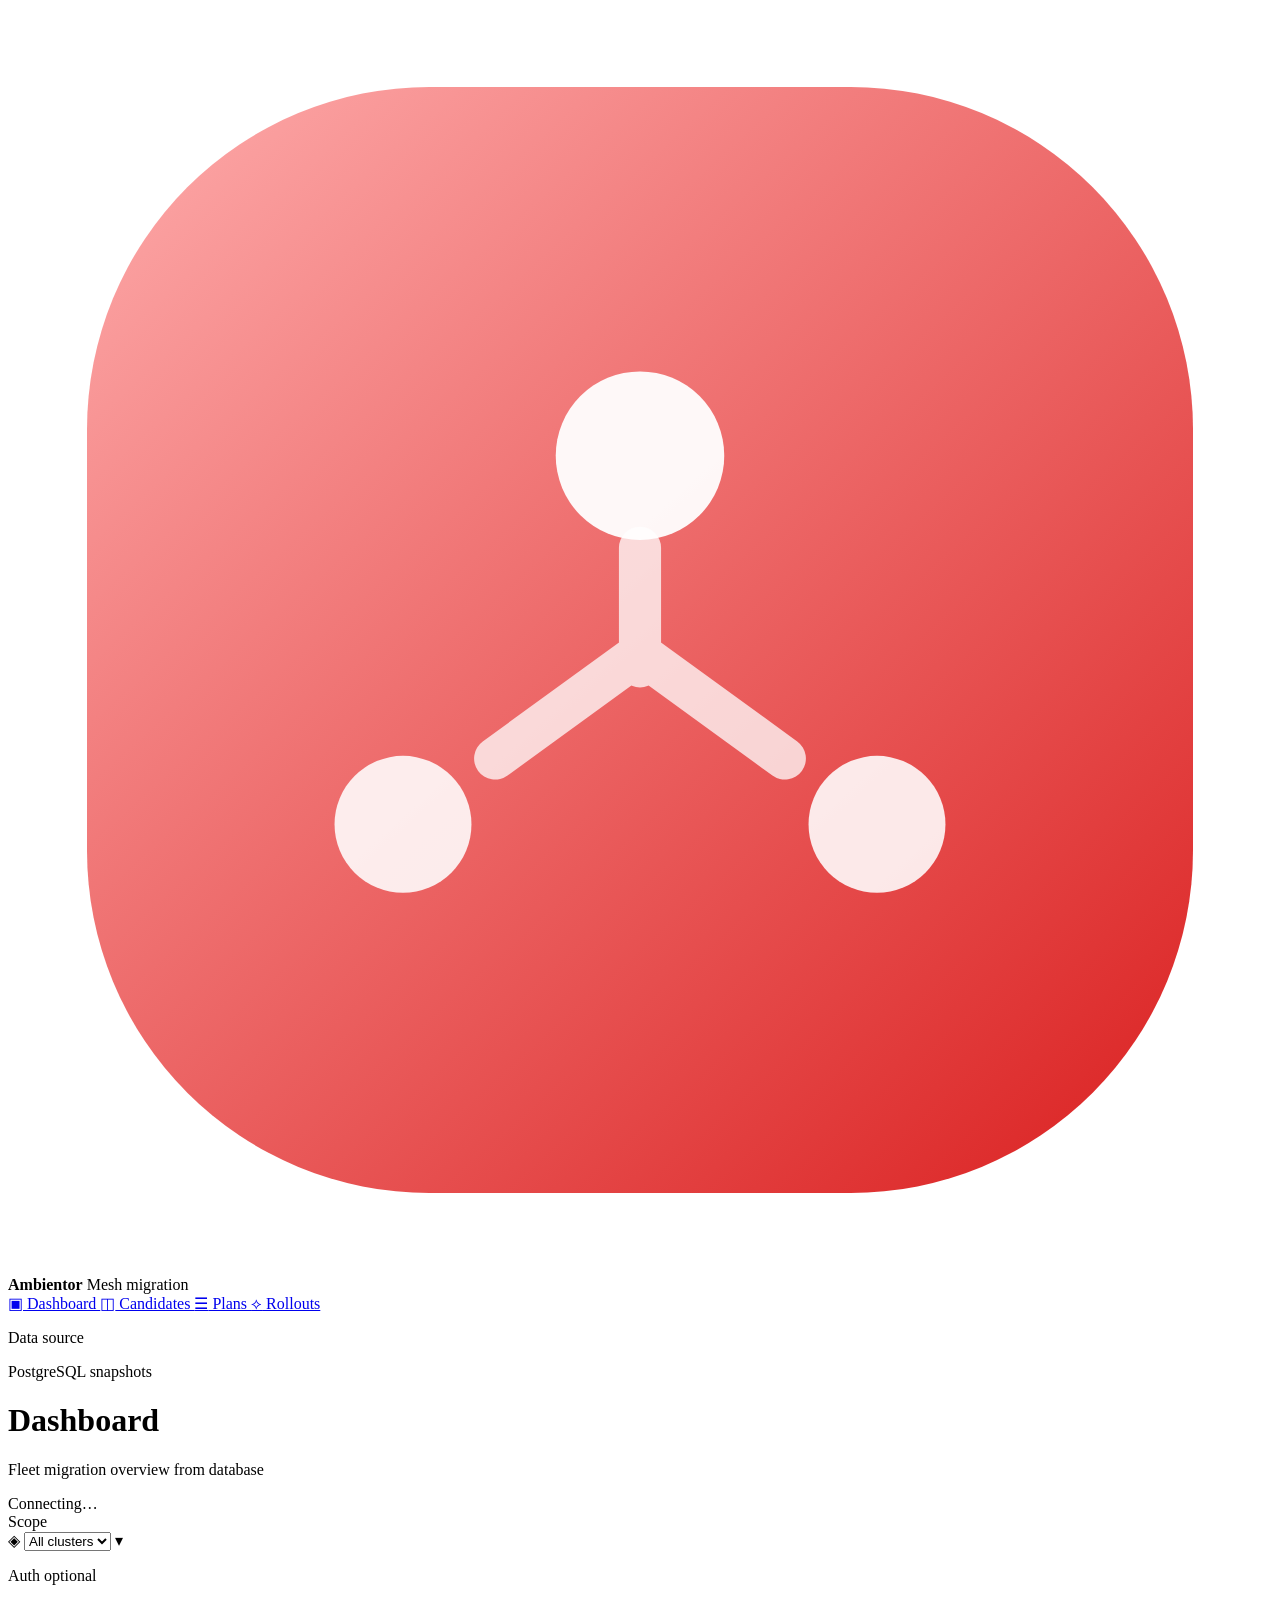
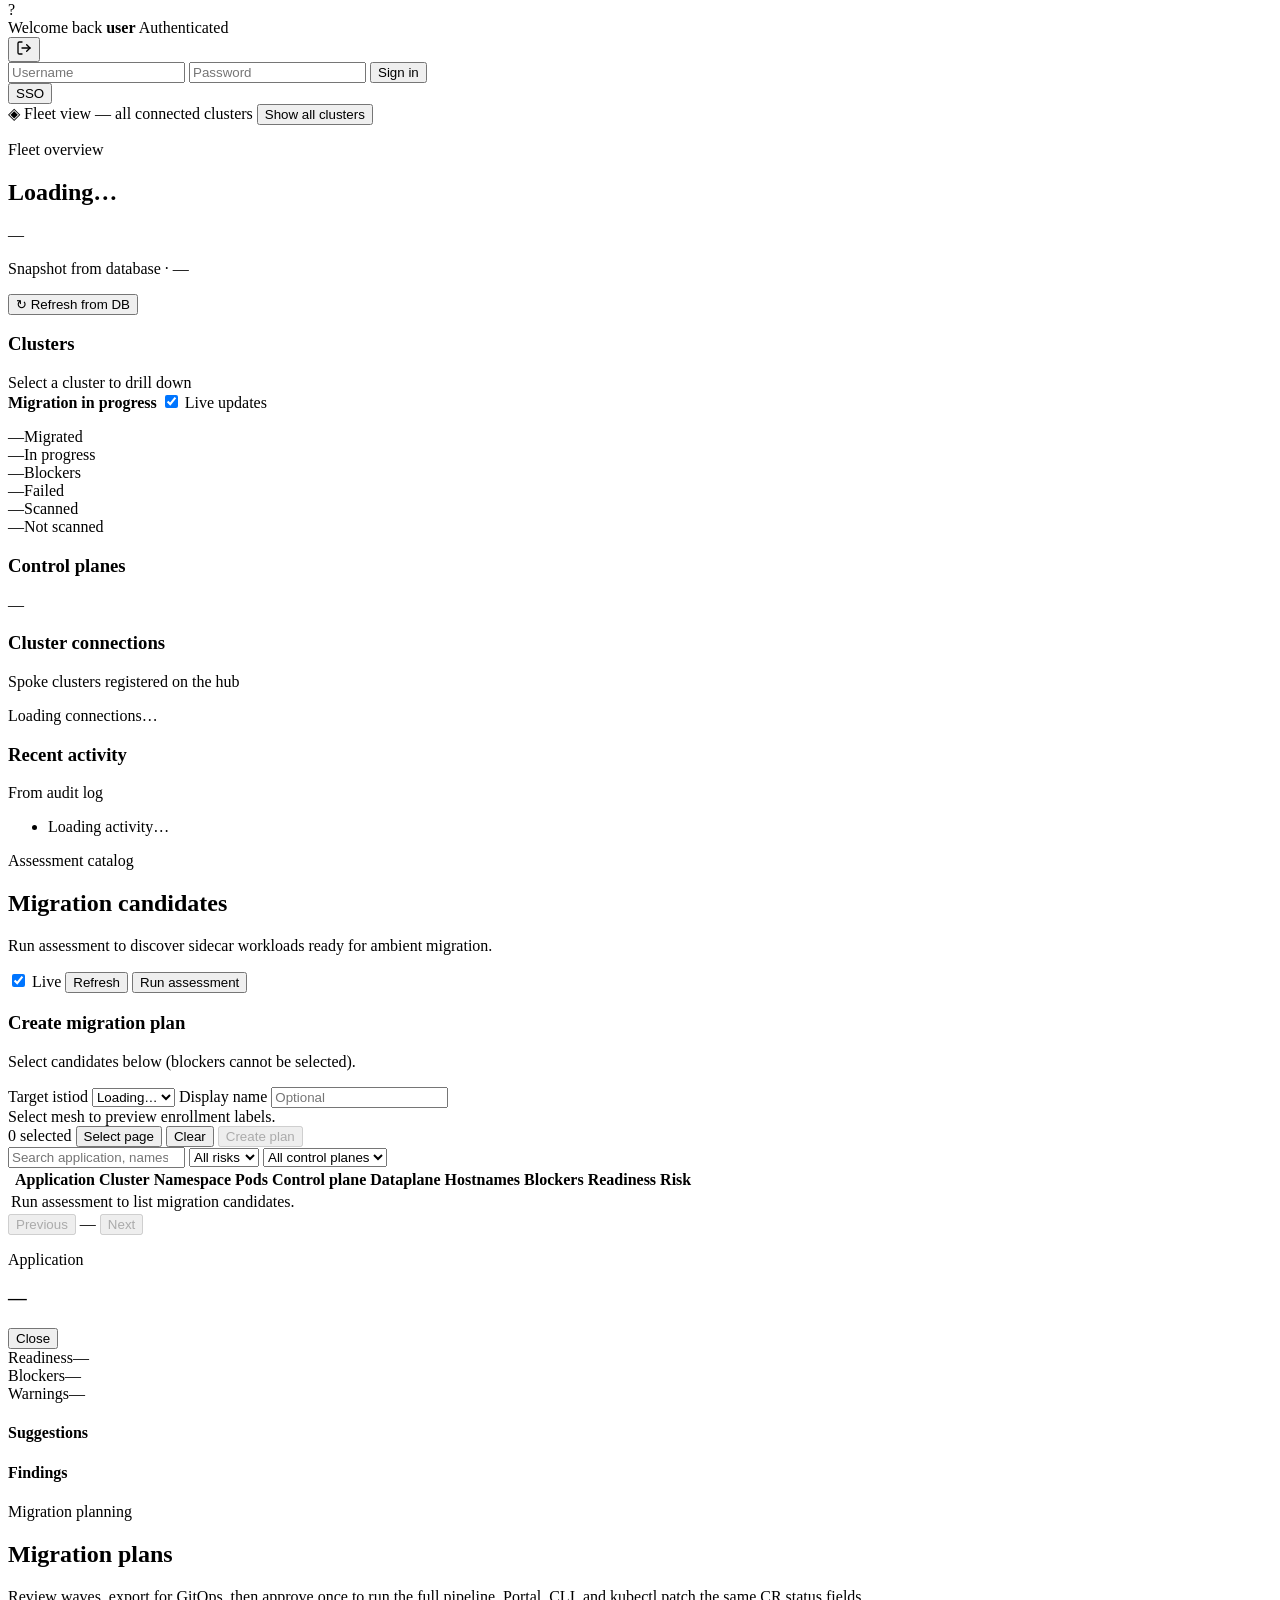
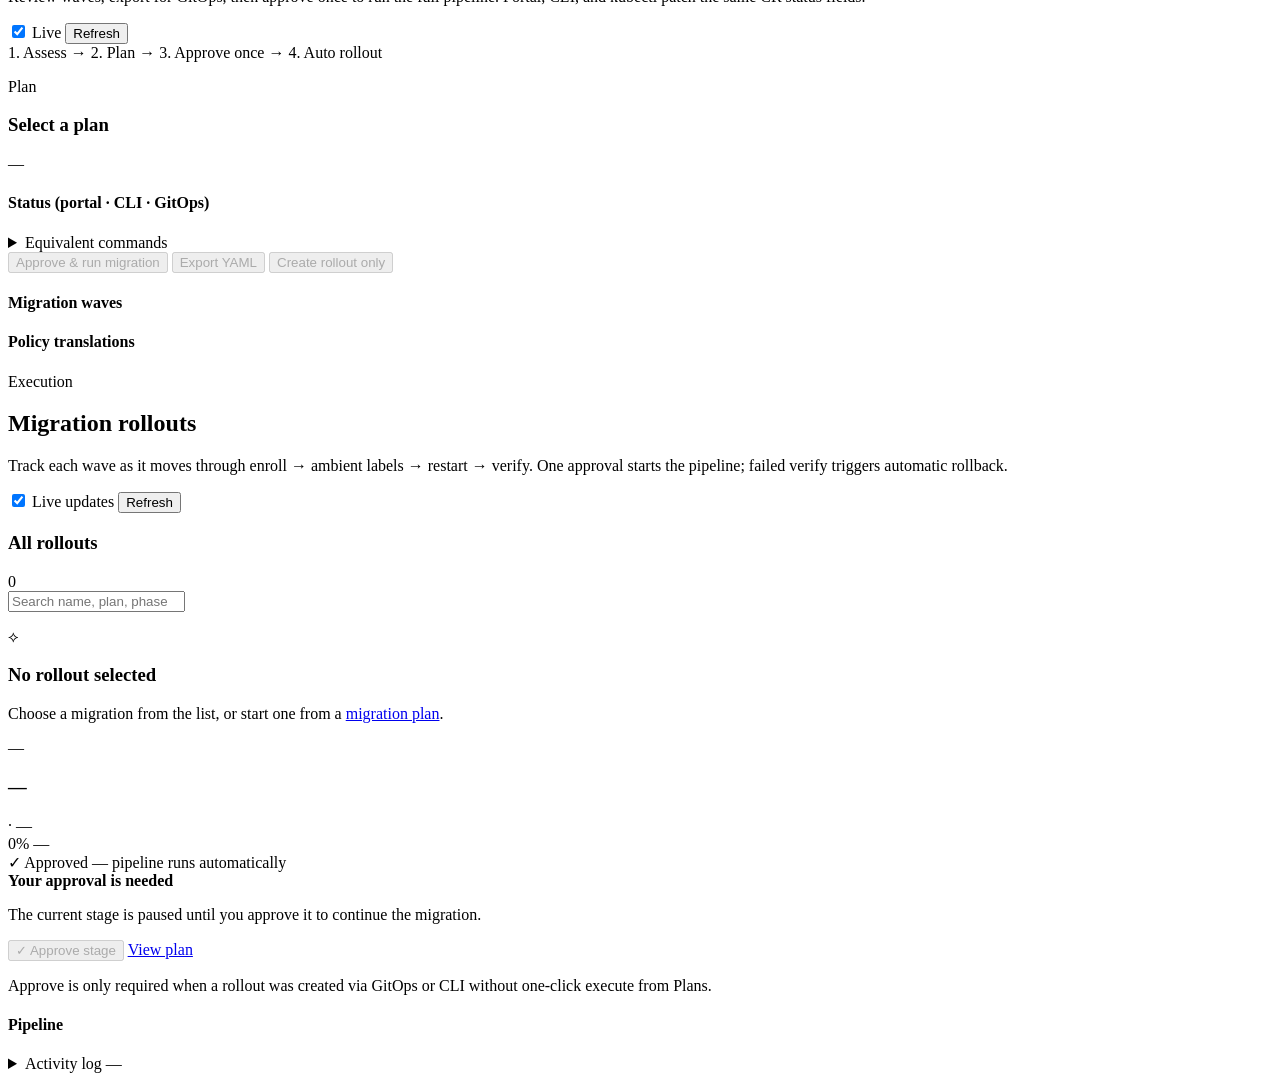
==== commit 36750a68: "Restore full portal data in the QDash layout. Fleet dashboard shows control planes from DB snapshots" ====
--- a/crates/ambientor-web/assets/index.html
+++ b/crates/ambientor-web/assets/index.html
@@ -153,14 +153,12 @@
         <div class="progress-track"><span id="dash-migration-progress"></span></div>
       </section>
 
-      <div class="stat-grid stat-grid-primary" id="dash-status-summary">
+      <div class="stat-grid" id="dash-status-summary">
         <article class="stat-card migrated"><span class="stat-value" id="sum-migrated">—</span><span class="stat-label">Migrated</span></article>
         <article class="stat-card processing"><span class="stat-value" id="sum-processing">—</span><span class="stat-label">In progress</span></article>
         <article class="stat-card blocker"><span class="stat-value" id="sum-blocker">—</span><span class="stat-label">Blockers</span></article>
+        <article class="stat-card failed"><span class="stat-value" id="sum-failed">—</span><span class="stat-label">Failed</span></article>
         <article class="stat-card scanned"><span class="stat-value" id="sum-scanned">—</span><span class="stat-label">Scanned</span></article>
-      </div>
-      <div class="stat-grid stat-grid-secondary hidden" id="dash-status-extra">
-        <article class="stat-card failed"><span class="stat-value" id="sum-failed">—</span><span class="stat-label">Failed</span></article>
         <article class="stat-card not-scanned"><span class="stat-value" id="sum-not-scanned">—</span><span class="stat-label">Not scanned</span></article>
       </div>
 
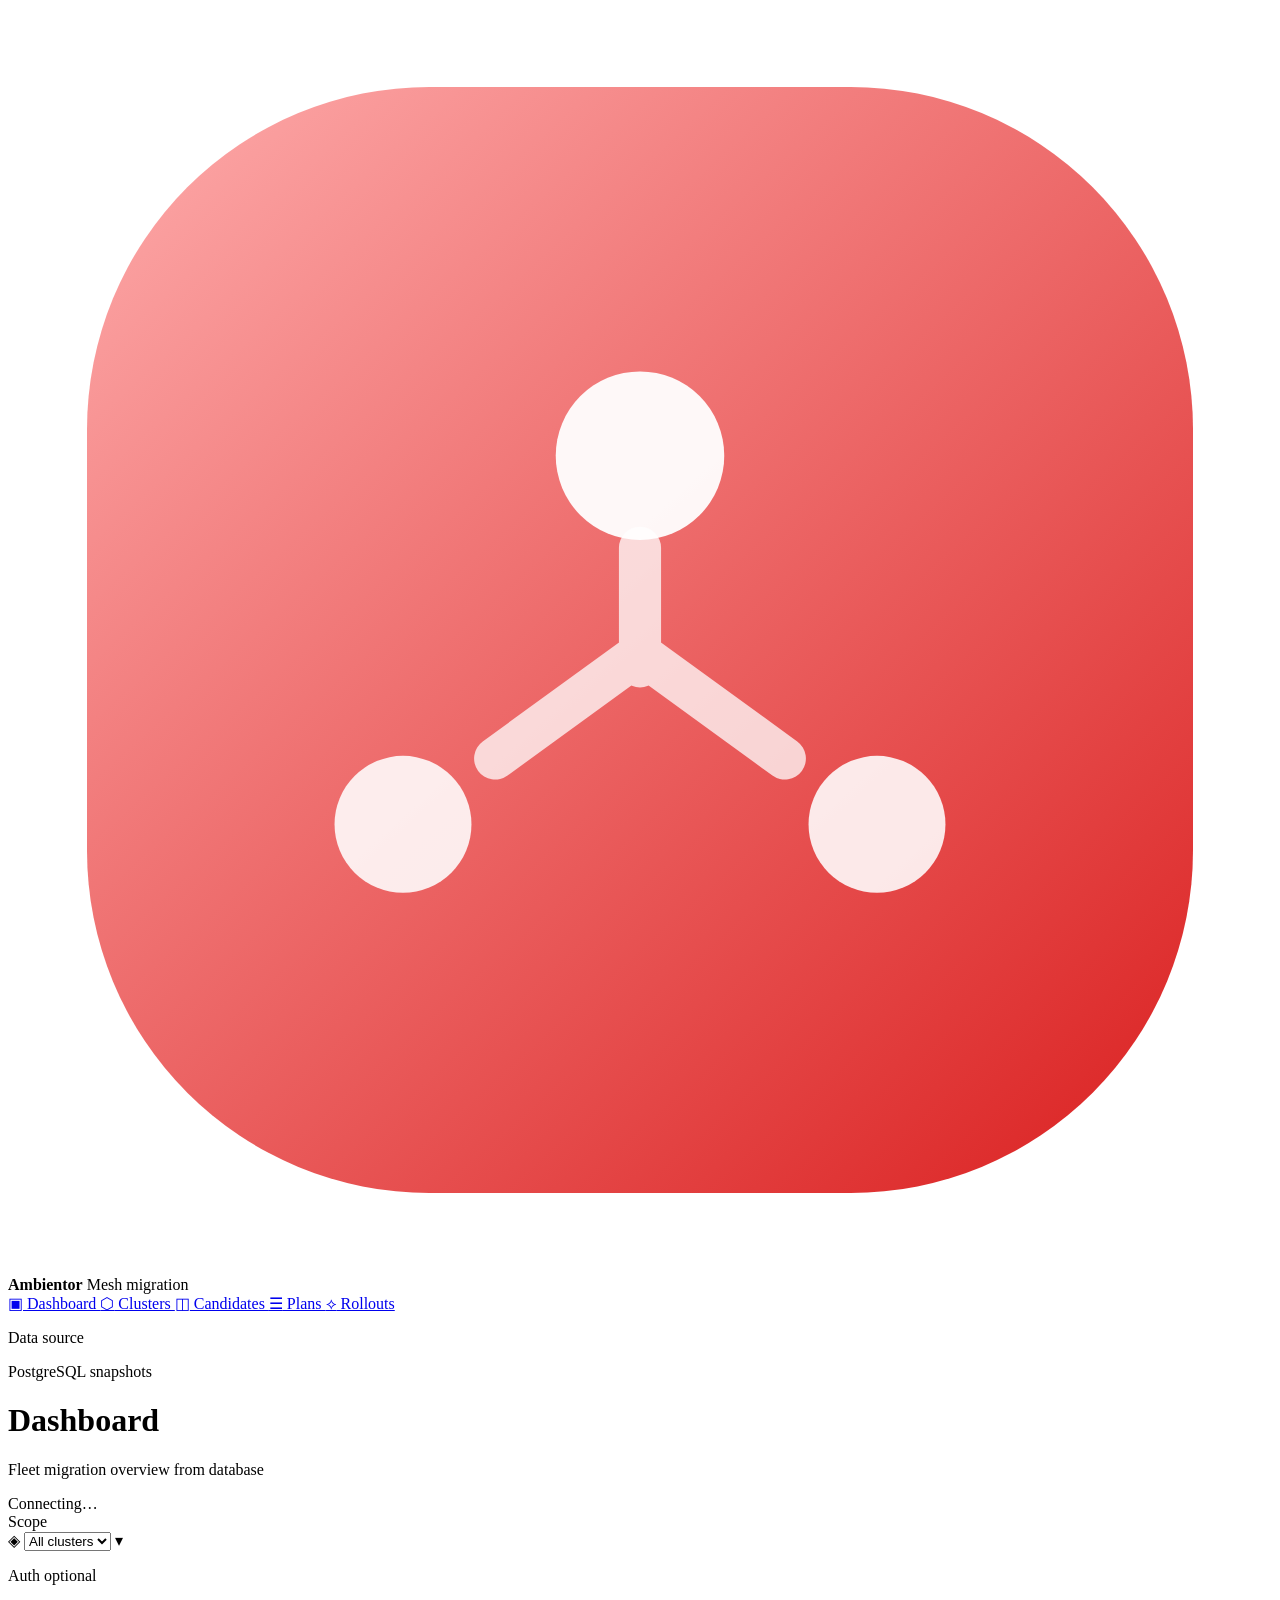
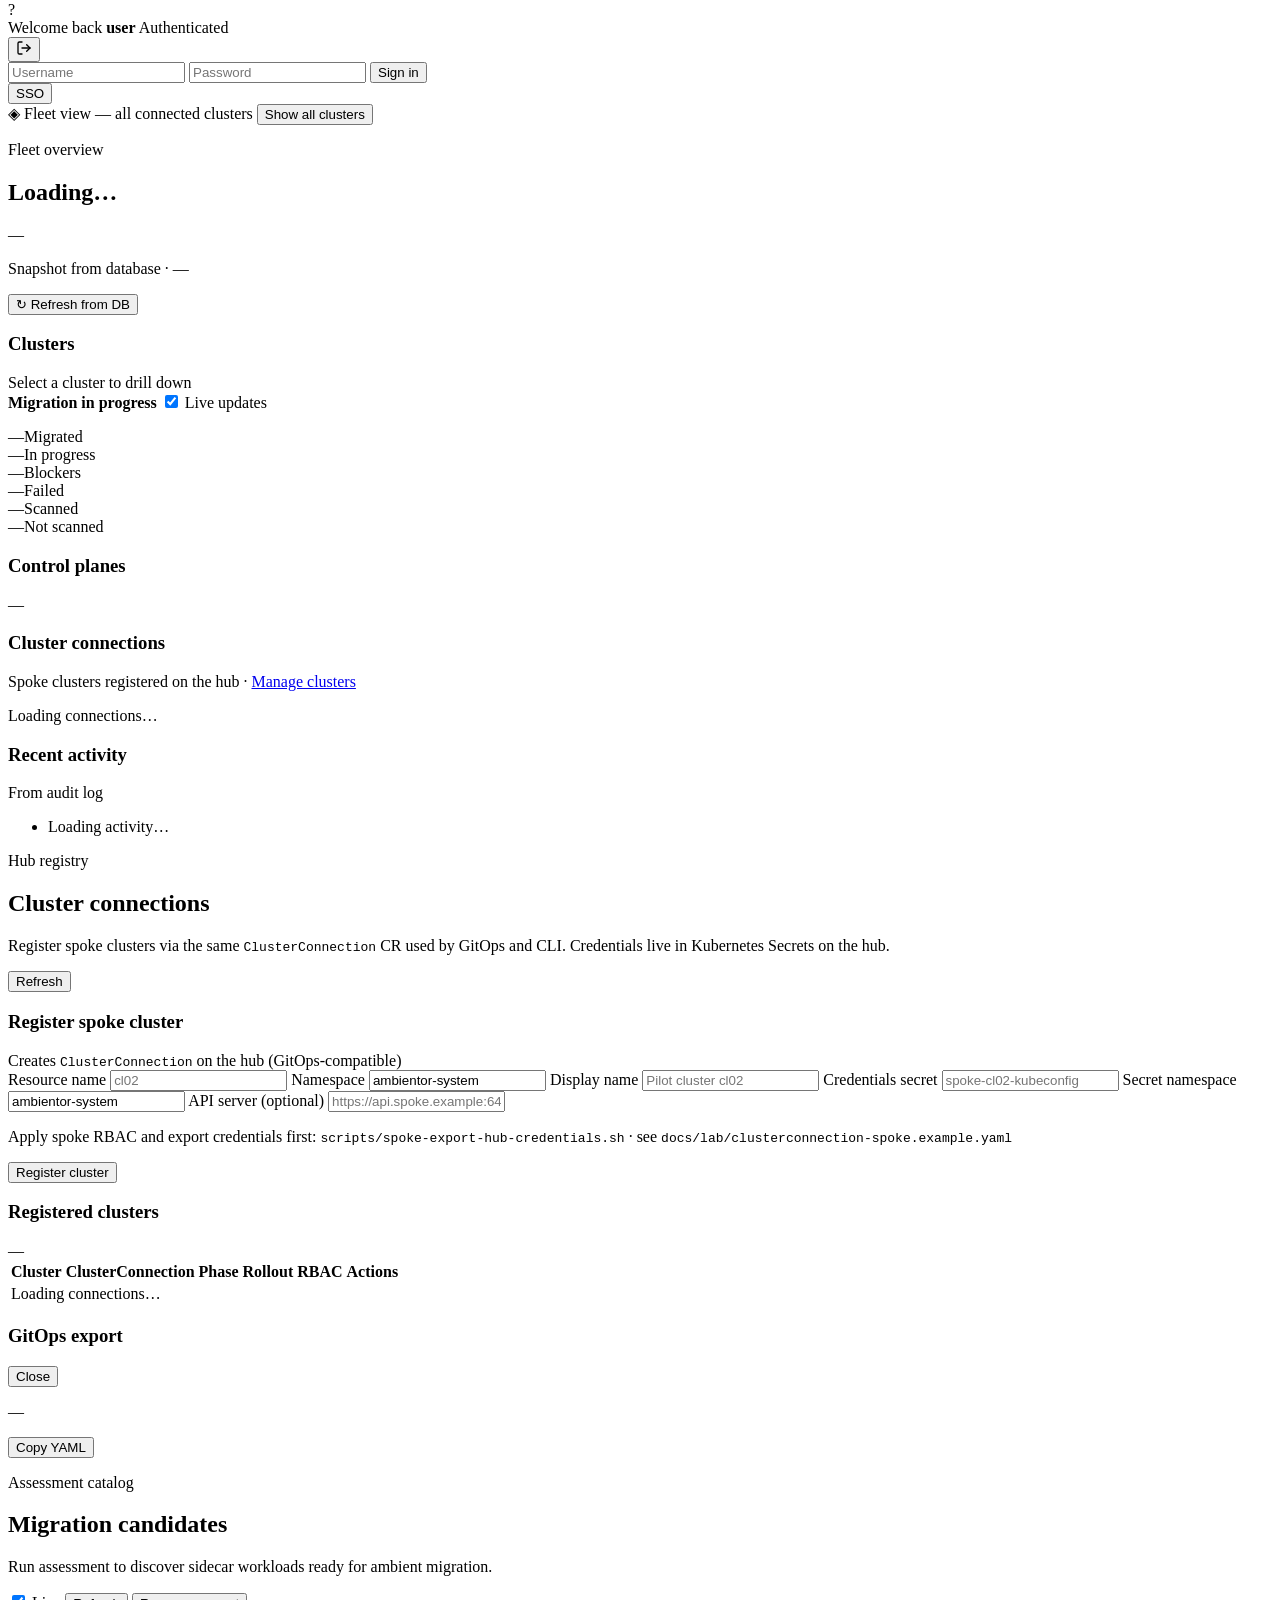
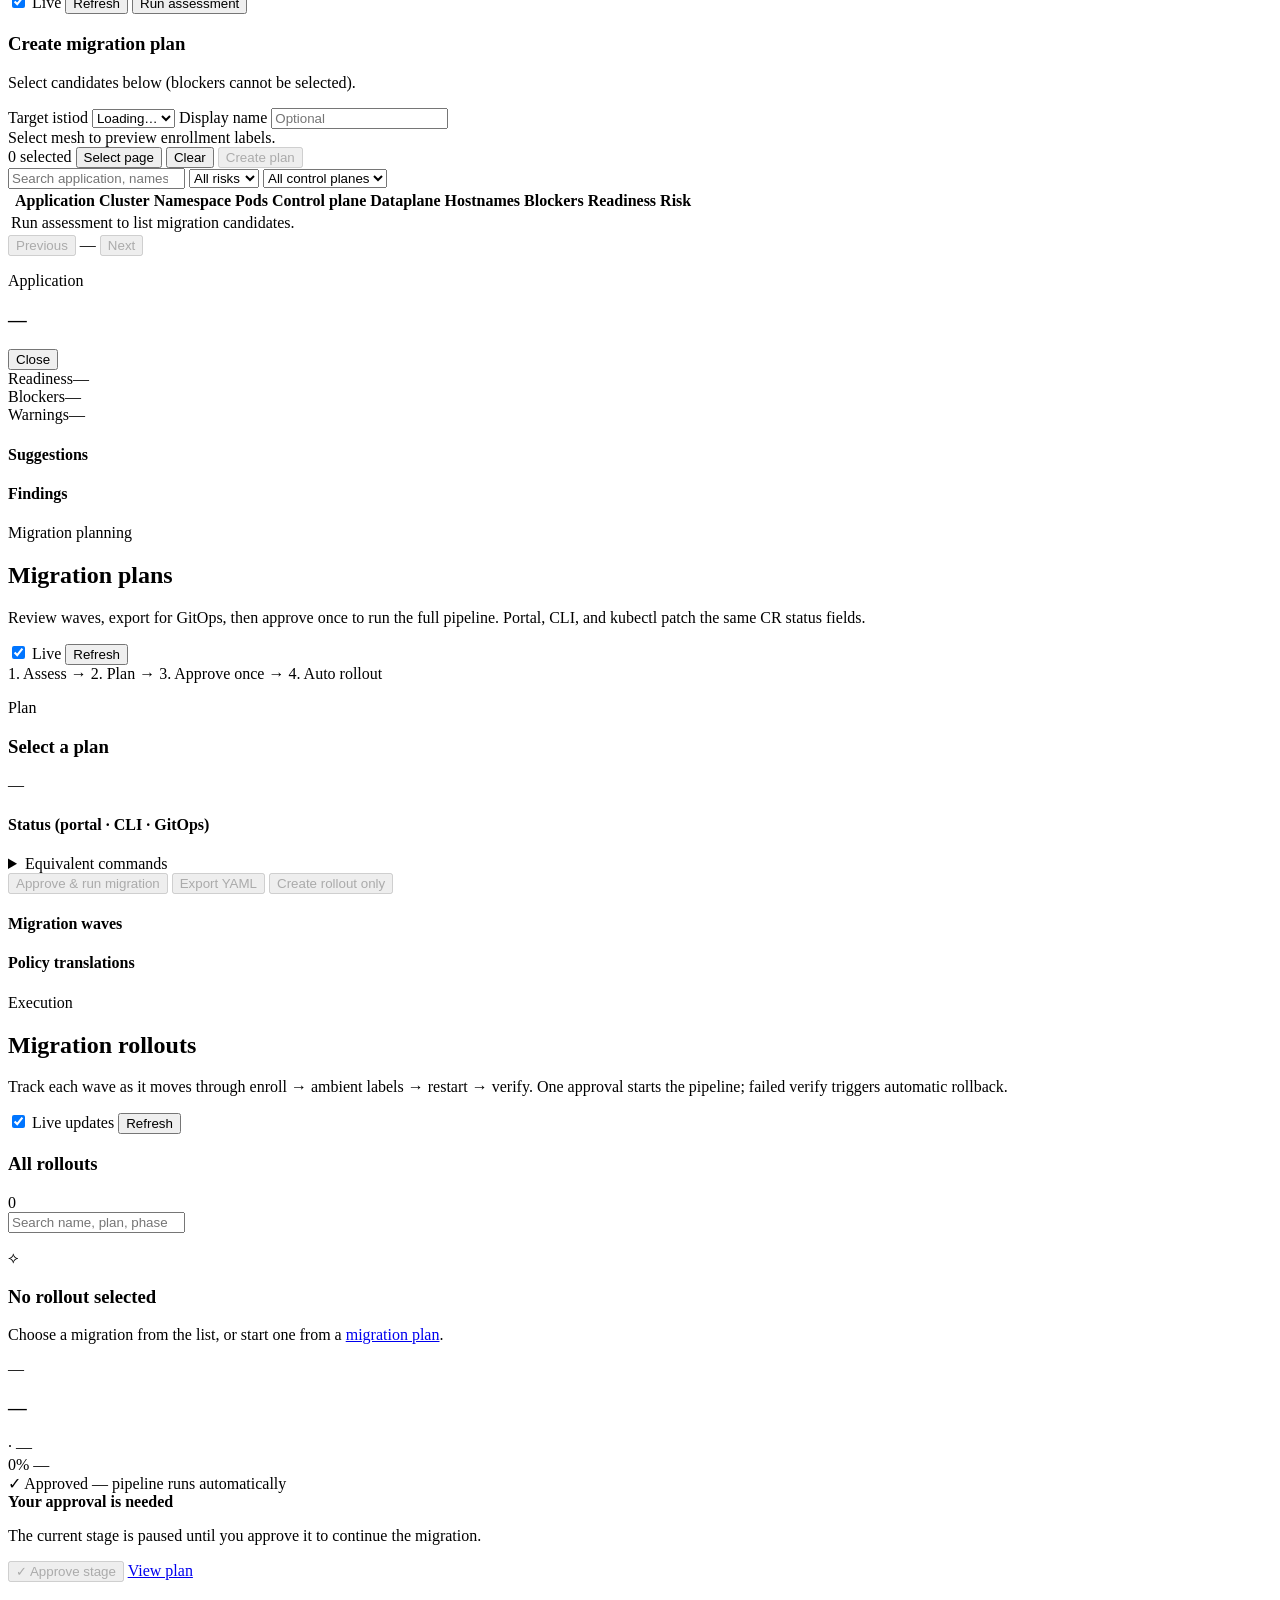
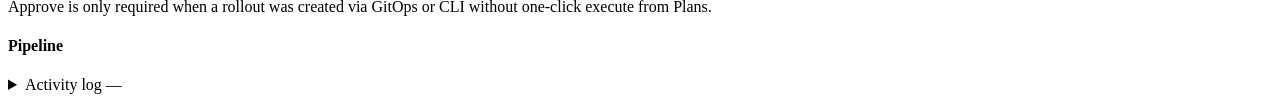
==== commit 6cf1d55d: "Add Clusters menu with GitOps-compatible connections and fix mesh discovery display. Fleet dashboard" ====
--- a/crates/ambientor-web/assets/index.html
+++ b/crates/ambientor-web/assets/index.html
@@ -39,6 +39,9 @@
       <a href="#dashboard" class="sidebar-link active" data-panel="dashboard">
         <span class="sidebar-icon" aria-hidden="true">▣</span> Dashboard
       </a>
+      <a href="#clusters" class="sidebar-link" data-panel="clusters">
+        <span class="sidebar-icon" aria-hidden="true">⬡</span> Clusters
+      </a>
       <a href="#assessments" class="sidebar-link" data-panel="assessments">
         <span class="sidebar-icon" aria-hidden="true">◫</span> Candidates
       </a>
@@ -175,7 +178,7 @@
       <section class="content-card" id="dash-connections-card">
         <header class="content-card-head">
           <h3>Cluster connections</h3>
-          <span class="hint" id="dash-connections-hint">Spoke clusters registered on the hub</span>
+          <span class="hint" id="dash-connections-hint">Spoke clusters registered on the hub · <a href="#clusters" class="inline-link">Manage clusters</a></span>
         </header>
         <div id="dash-connections-list" class="connections-list">
           <p class="hint">Loading connections…</p>
@@ -195,6 +198,82 @@
           </section>
         </aside>
       </div>
+    </section>
+
+    <!-- Cluster connections (hub registry) -->
+    <section id="clusters" class="view-panel hidden">
+      <div class="view-hero">
+        <div>
+          <p class="eyebrow">Hub registry</p>
+          <h2>Cluster connections</h2>
+          <p class="view-meta">Register spoke clusters via the same <code>ClusterConnection</code> CR used by GitOps and CLI. Credentials live in Kubernetes Secrets on the hub.</p>
+        </div>
+        <div class="hero-actions">
+          <button id="refresh-connections" class="btn">Refresh</button>
+        </div>
+      </div>
+
+      <section class="content-card">
+        <header class="content-card-head">
+          <h3>Register spoke cluster</h3>
+          <span class="hint">Creates <code>ClusterConnection</code> on the hub (GitOps-compatible)</span>
+        </header>
+        <form id="register-connection-form" class="register-connection-form">
+          <div class="register-grid">
+            <label for="conn-name">Resource name</label>
+            <input type="text" id="conn-name" class="filter-input" placeholder="cl02" required pattern="[a-z0-9]([-a-z0-9]*[a-z0-9])?" />
+            <label for="conn-namespace">Namespace</label>
+            <input type="text" id="conn-namespace" class="filter-input" value="ambientor-system" />
+            <label for="conn-display-name">Display name</label>
+            <input type="text" id="conn-display-name" class="filter-input" placeholder="Pilot cluster cl02" required />
+            <label for="conn-secret-name">Credentials secret</label>
+            <input type="text" id="conn-secret-name" class="filter-input" placeholder="spoke-cl02-kubeconfig" required />
+            <label for="conn-secret-ns">Secret namespace</label>
+            <input type="text" id="conn-secret-ns" class="filter-input" value="ambientor-system" />
+            <label for="conn-api-server">API server (optional)</label>
+            <input type="text" id="conn-api-server" class="filter-input" placeholder="https://api.spoke.example:6443" />
+          </div>
+          <p class="hint">Apply spoke RBAC and export credentials first: <code>scripts/spoke-export-hub-credentials.sh</code> · see <code>docs/lab/clusterconnection-spoke.example.yaml</code></p>
+          <div class="compose-actions">
+            <button type="submit" id="register-connection-btn" class="btn btn-primary">Register cluster</button>
+          </div>
+        </form>
+      </section>
+
+      <section class="content-card table-card">
+        <header class="content-card-head">
+          <h3>Registered clusters</h3>
+          <span class="hint" id="clusters-table-hint">—</span>
+        </header>
+        <div class="app-table-wrap">
+          <table class="data-table" id="connections-table">
+            <thead>
+              <tr>
+                <th>Cluster</th>
+                <th>ClusterConnection</th>
+                <th>Phase</th>
+                <th>Rollout RBAC</th>
+                <th>Actions</th>
+              </tr>
+            </thead>
+            <tbody id="connections-tbody">
+              <tr><td colspan="5" class="empty-cell">Loading connections…</td></tr>
+            </tbody>
+          </table>
+        </div>
+      </section>
+
+      <section class="content-card hidden" id="conn-export-panel">
+        <header class="content-card-head">
+          <h3>GitOps export</h3>
+          <button type="button" id="conn-export-close" class="btn">Close</button>
+        </header>
+        <p class="hint" id="conn-export-hint">—</p>
+        <pre id="conn-export-yaml" class="mono export-pre"></pre>
+        <div class="compose-actions">
+          <button type="button" id="conn-export-copy" class="btn">Copy YAML</button>
+        </div>
+      </section>
     </section>
 
     <!-- Migration candidates -->
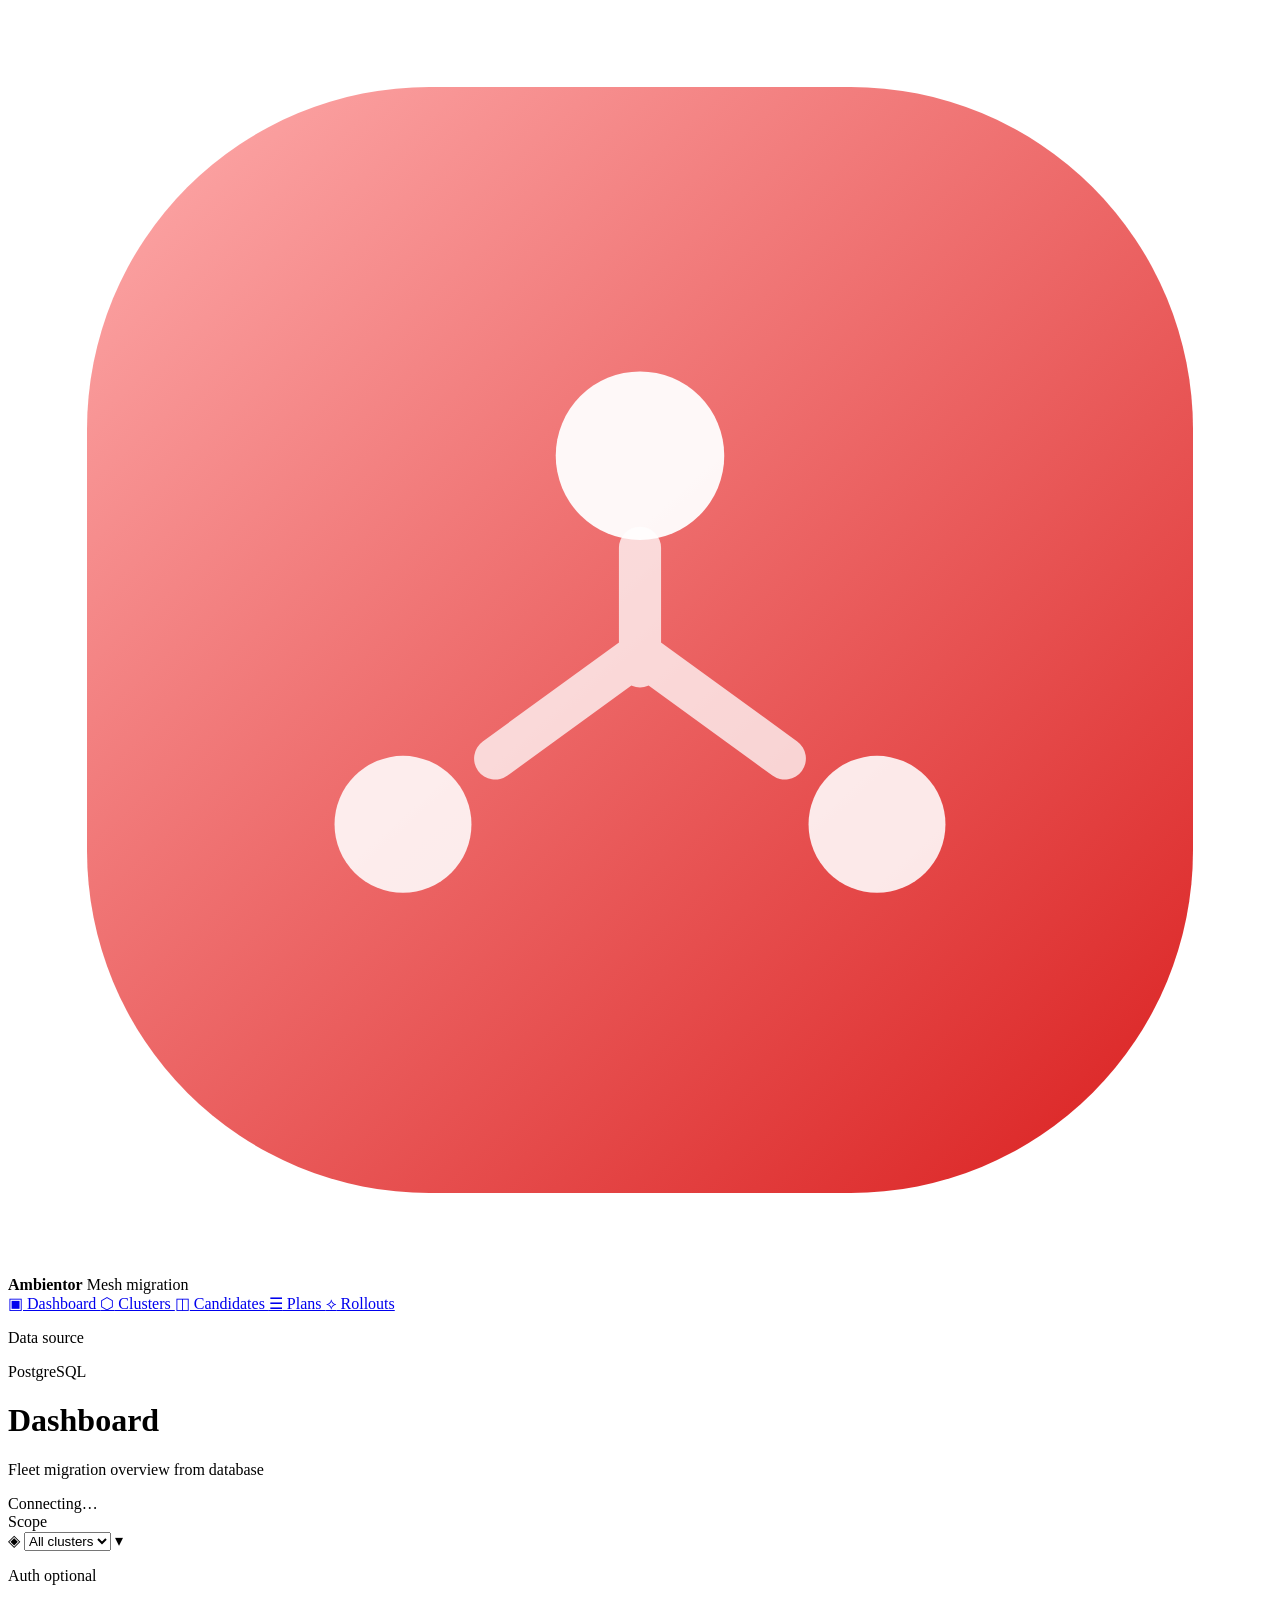
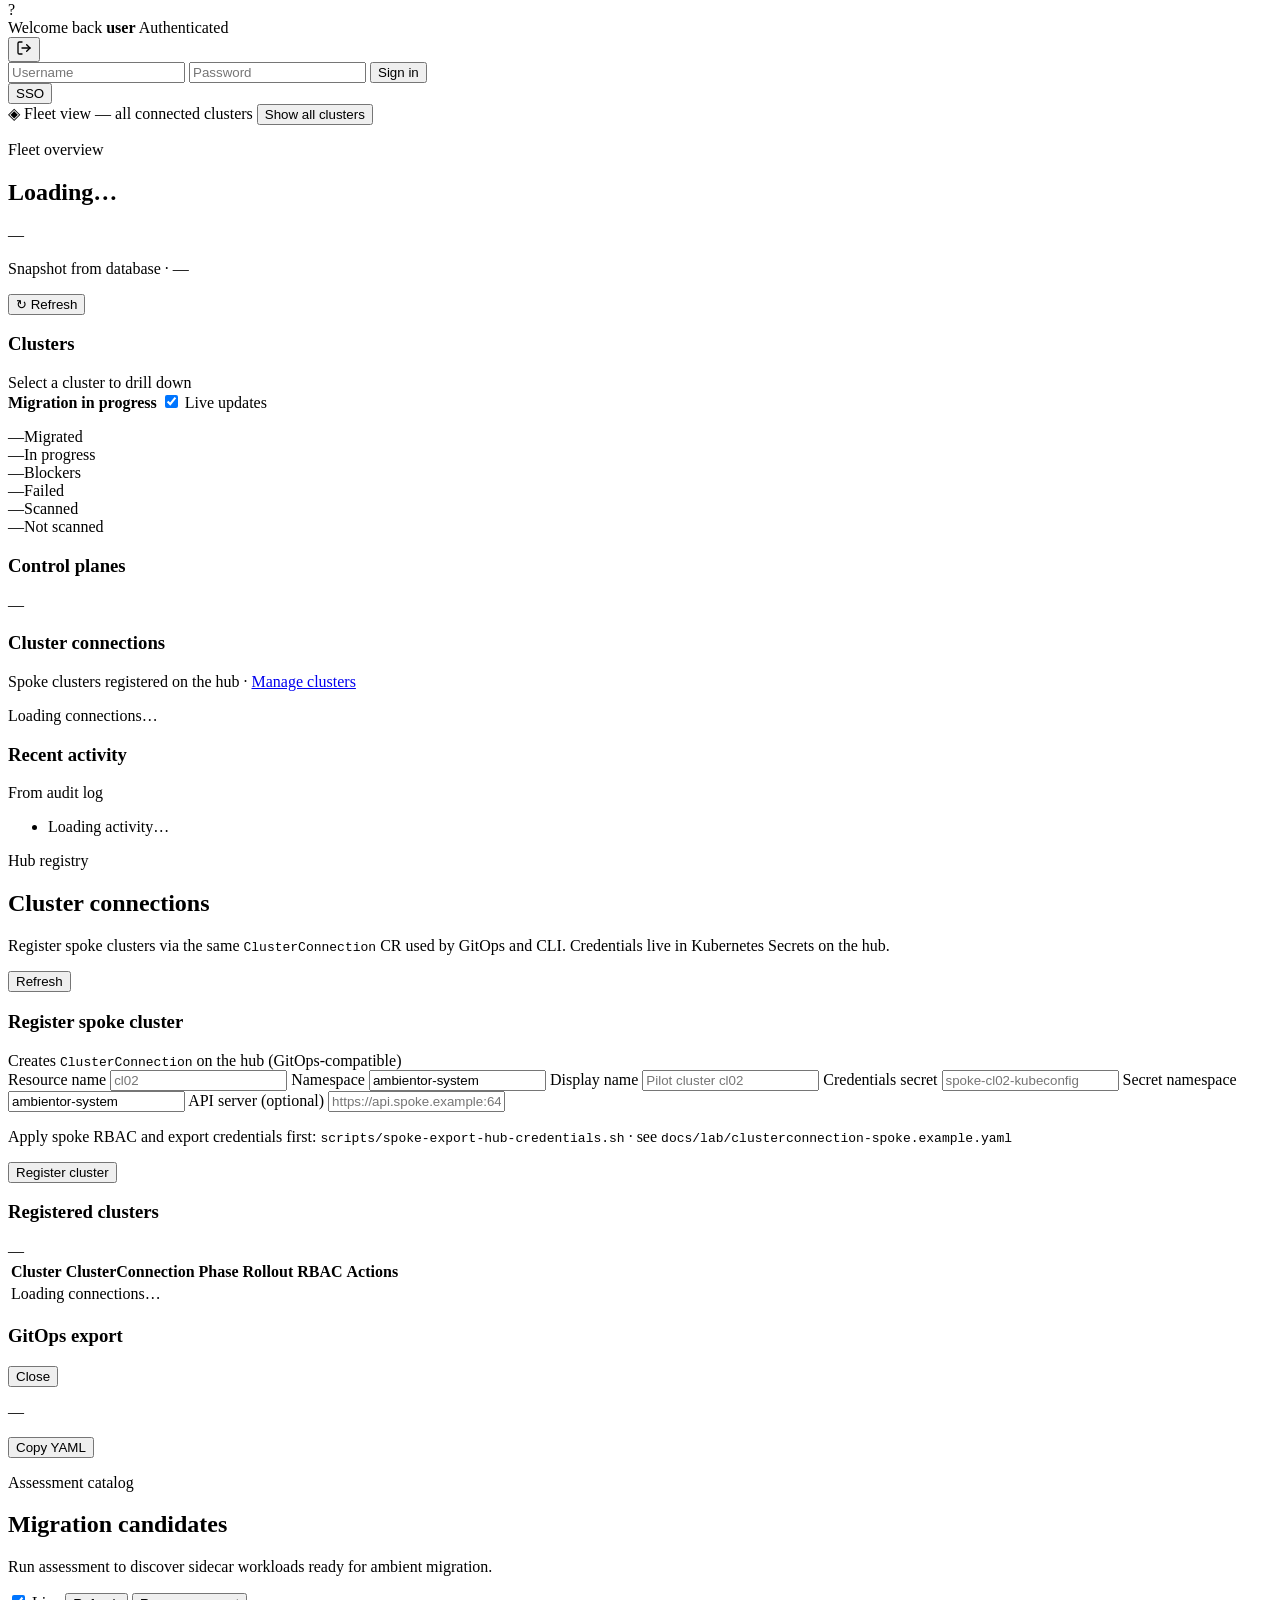
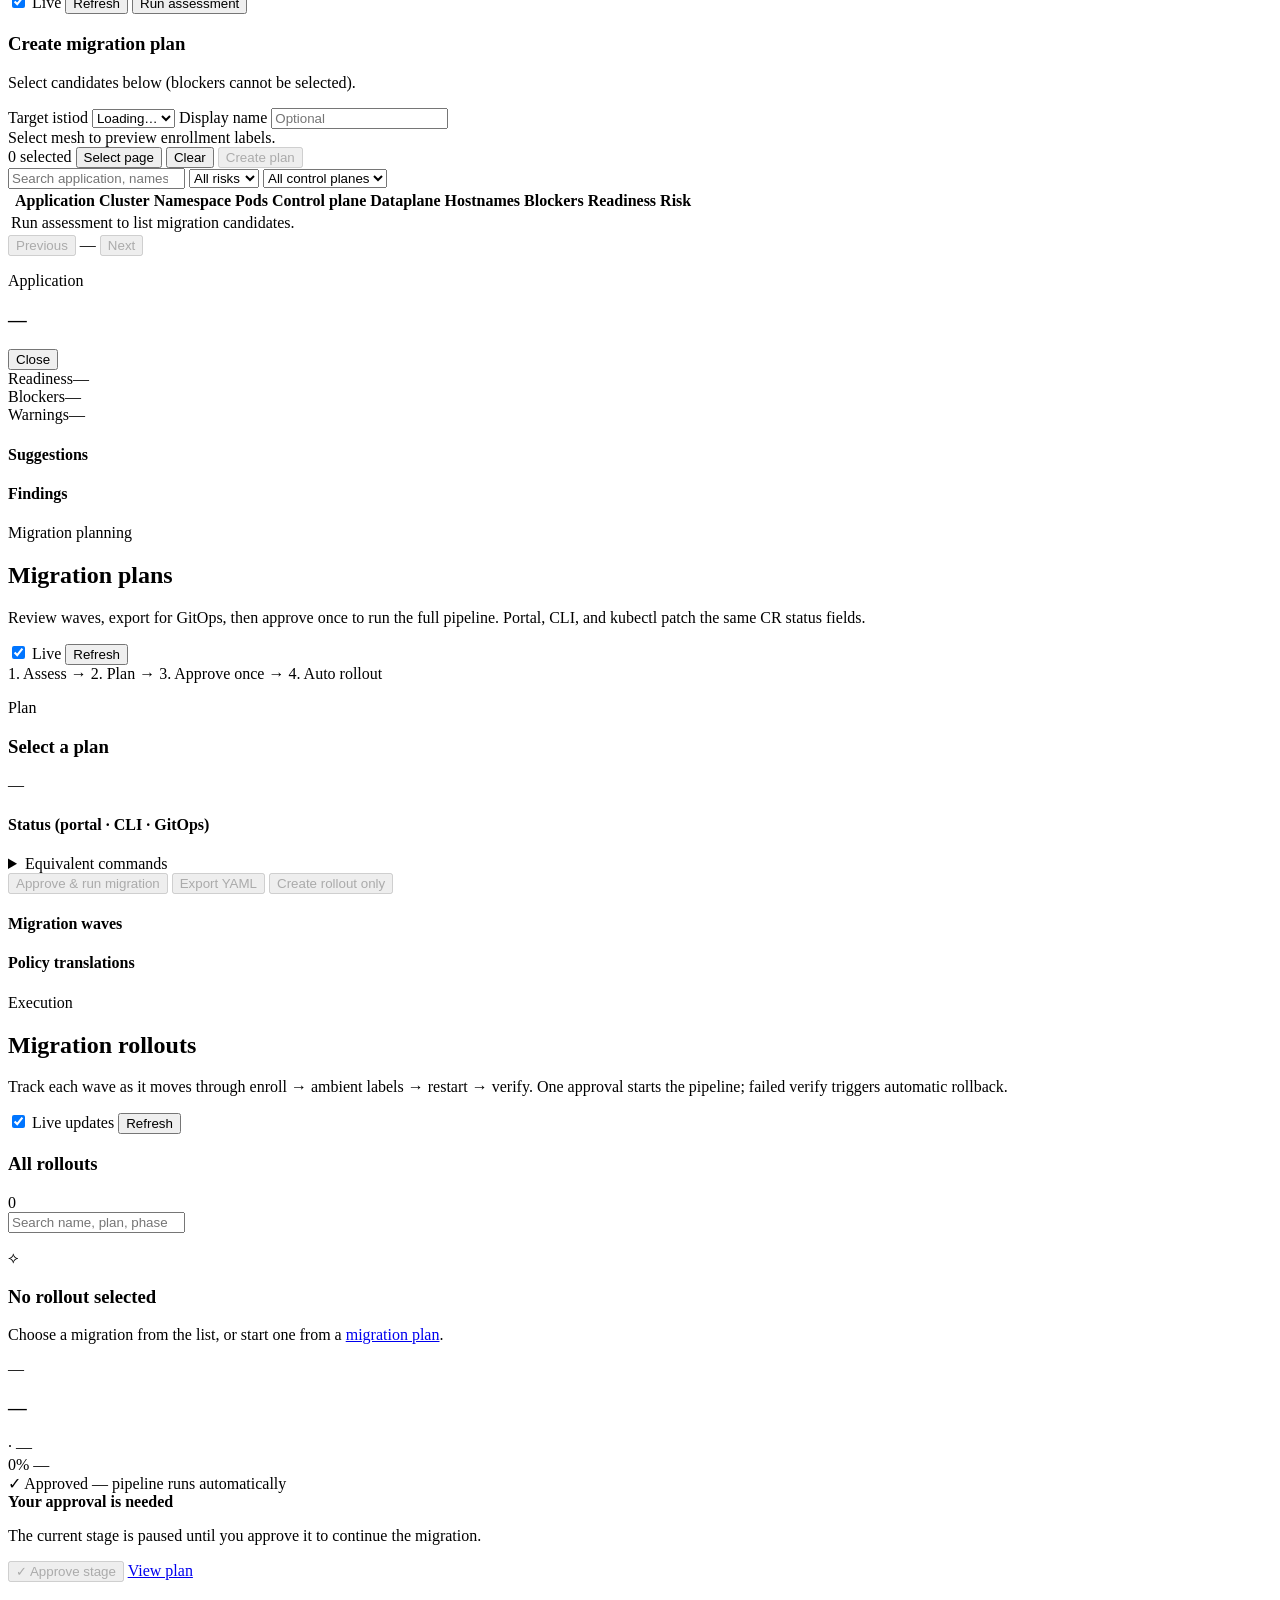
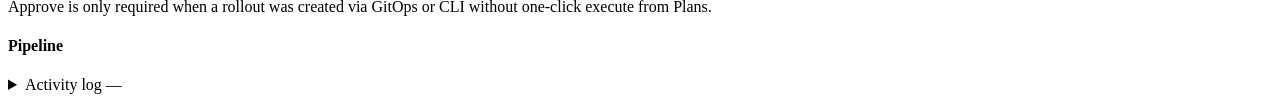
==== commit 2673ff66: "Rename dashboard refresh and PostgreSQL labels in the portal. Shorten the refresh button and sidebar" ====
--- a/crates/ambientor-web/assets/index.html
+++ b/crates/ambientor-web/assets/index.html
@@ -54,7 +54,7 @@
     </nav>
     <div class="sidebar-foot">
       <p class="sidebar-foot-label">Data source</p>
-      <p class="sidebar-foot-value">PostgreSQL snapshots</p>
+      <p class="sidebar-foot-value">PostgreSQL</p>
     </div>
   </aside>
 
@@ -133,7 +133,7 @@
           <p class="view-meta db-source-badge">Snapshot from database · <span id="dash-db-updated">—</span></p>
         </div>
         <button id="refresh-dashboard" class="btn btn-primary">
-          <span class="btn-icon" aria-hidden="true">↻</span> Refresh from DB
+          <span class="btn-icon" aria-hidden="true">↻</span> Refresh
         </button>
       </div>
 
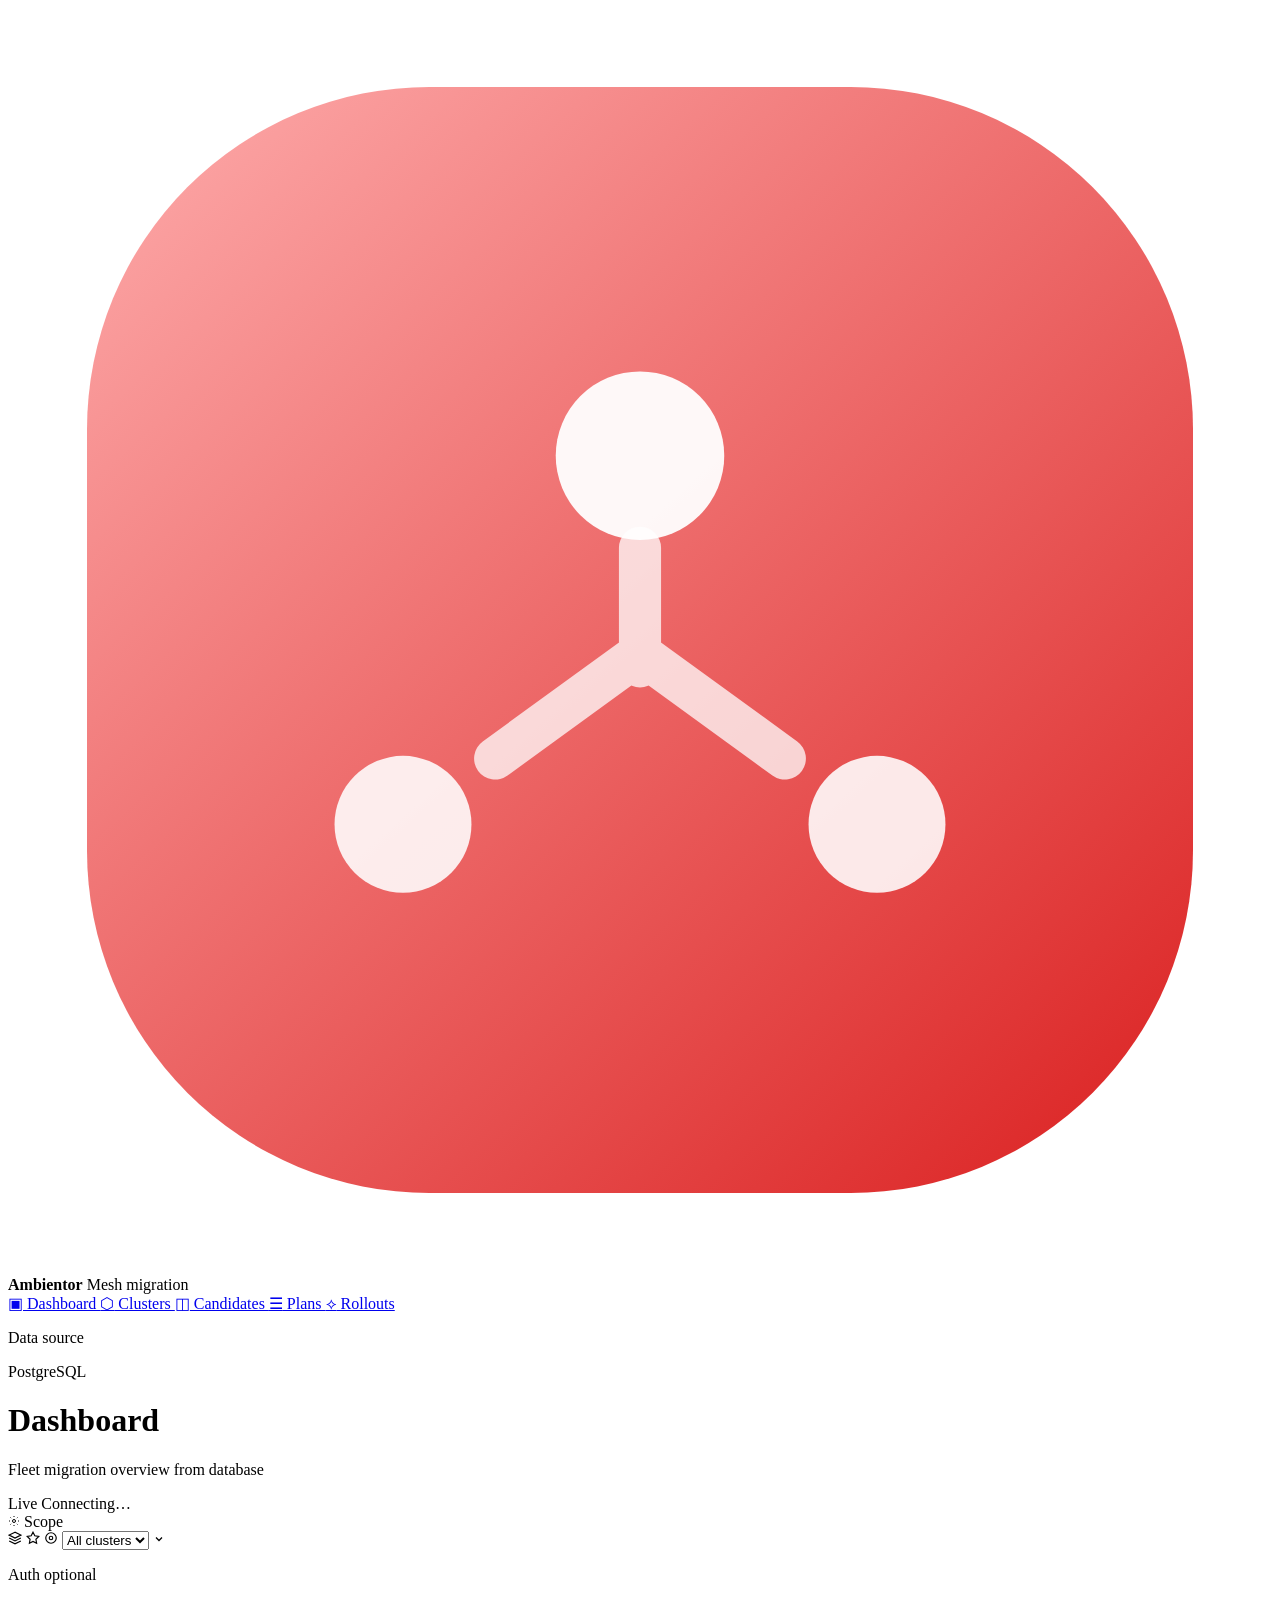
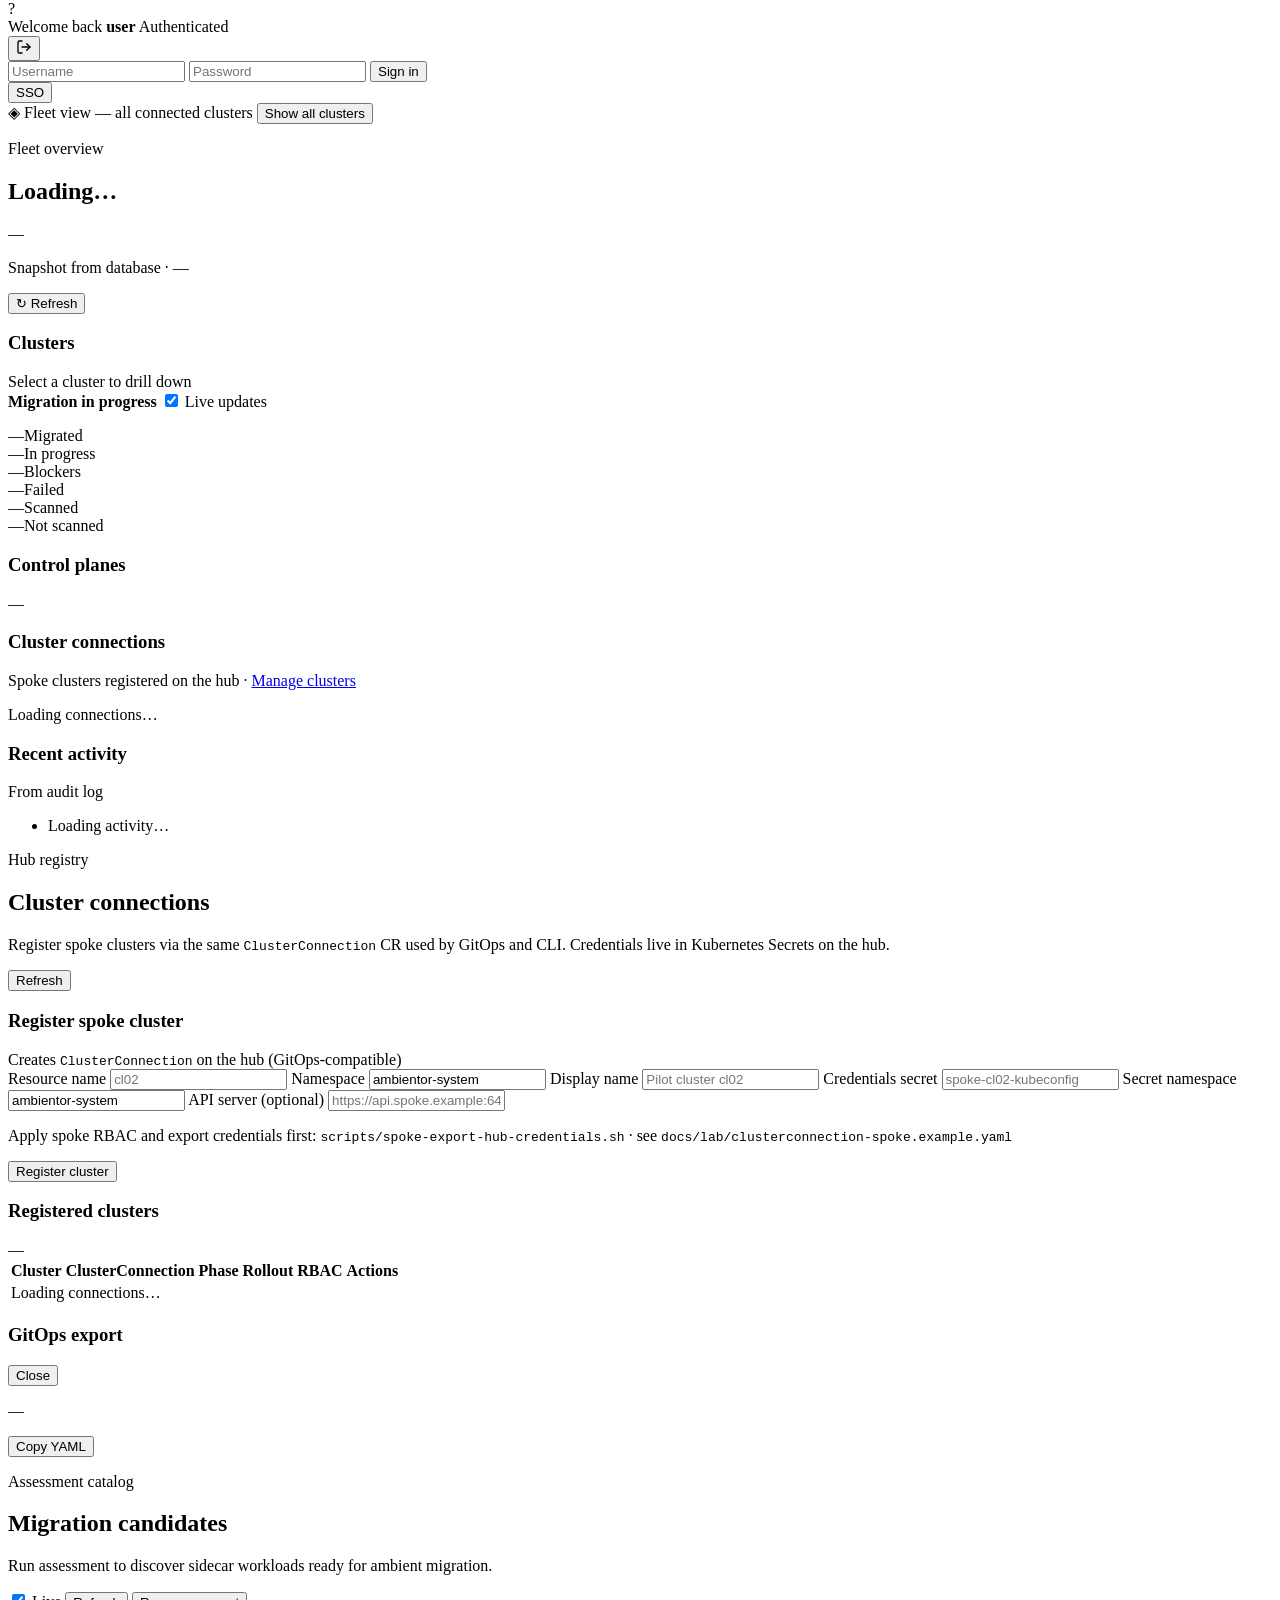
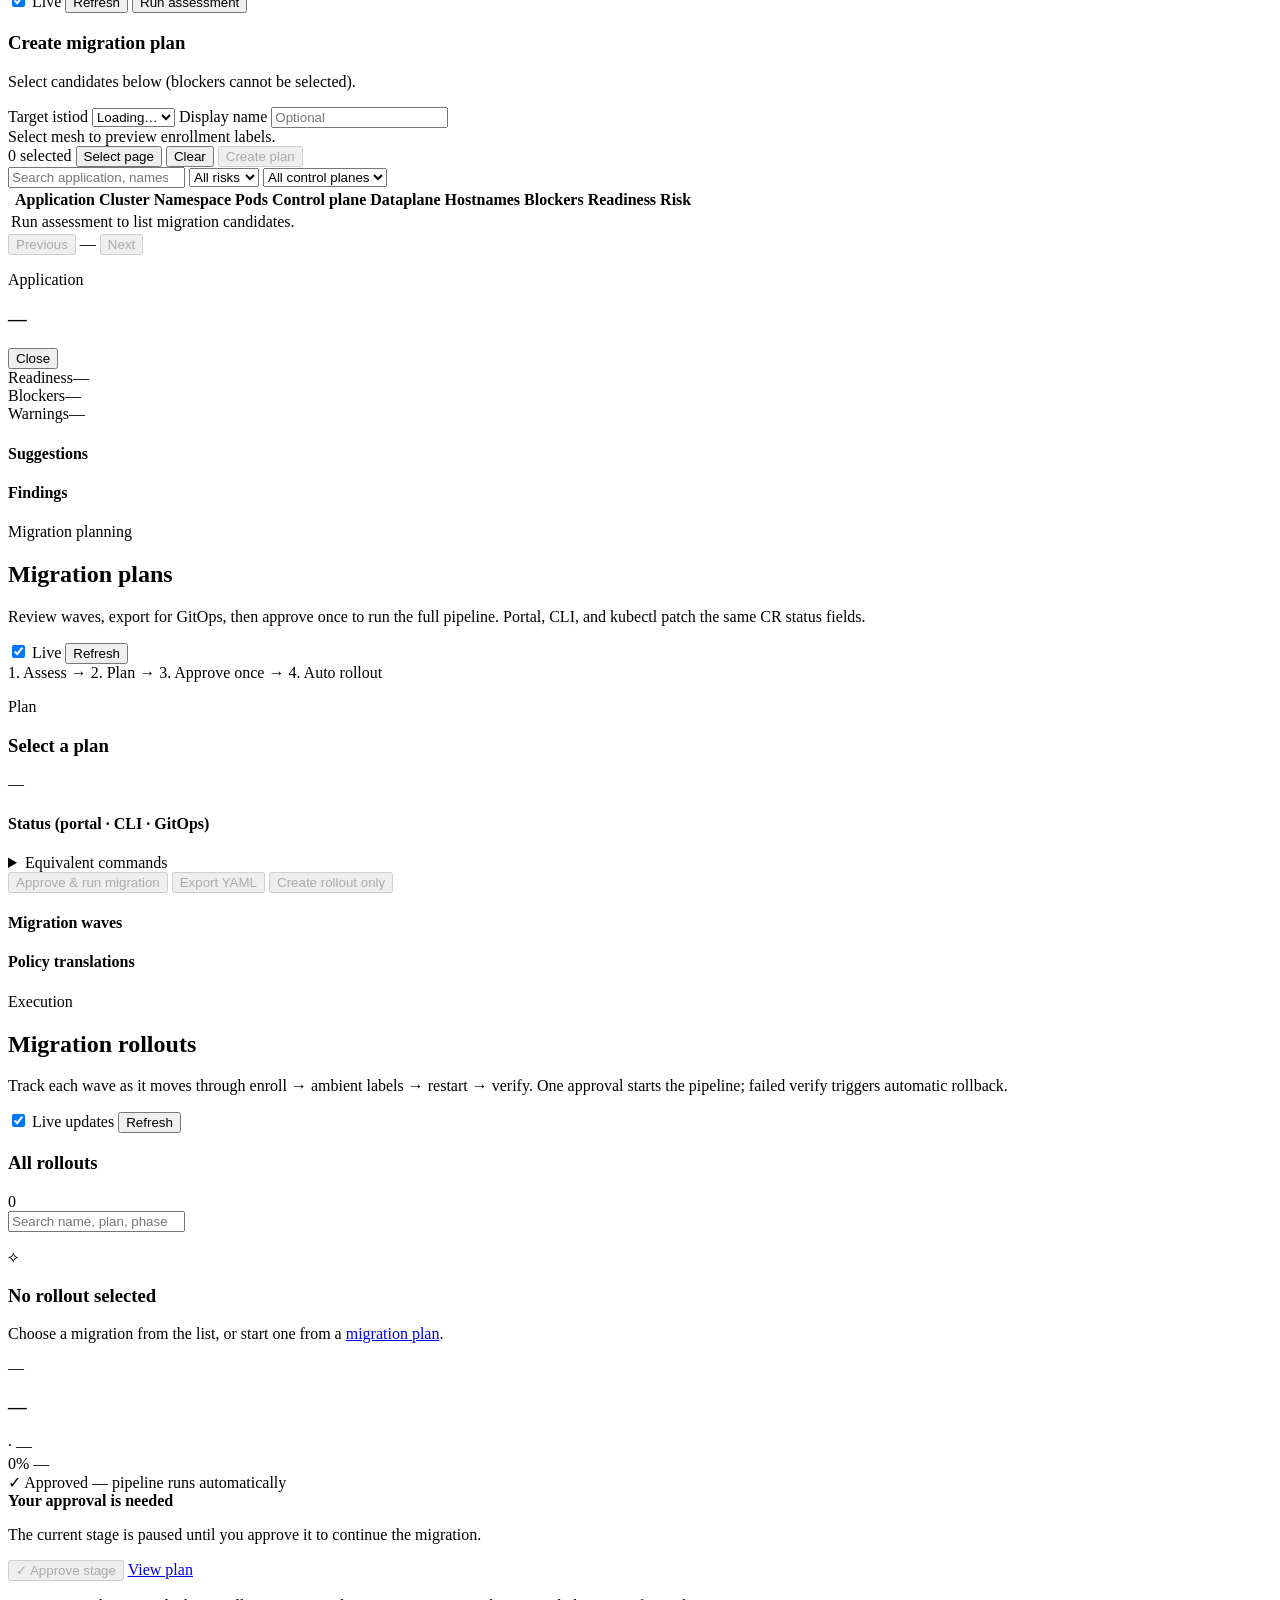
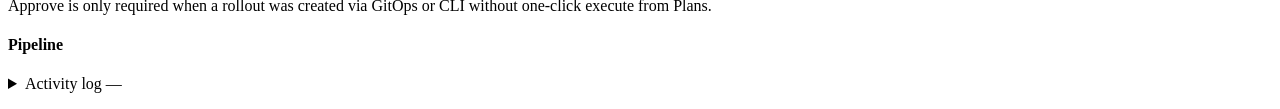
==== commit 5632b07b: "Redesign the portal topbar control strip for a cleaner fleet header." ====
--- a/crates/ambientor-web/assets/index.html
+++ b/crates/ambientor-web/assets/index.html
@@ -65,49 +65,77 @@
         <p id="page-subtitle" class="page-subtitle">Fleet migration overview from database</p>
       </div>
       <div class="topbar-right">
-        <div id="live-status-pill" class="live-status-pill" role="status" aria-live="polite" title="Rollout live updates">
-          <span class="live-status-dot" aria-hidden="true"></span>
-          <span id="live-status-text">Connecting…</span>
-        </div>
-        <div class="cluster-bar" id="cluster-bar">
-          <label class="cluster-bar-label" for="cluster-select">Scope</label>
-          <div class="scope-select-wrap">
-            <span class="scope-select-icon" id="scope-select-icon" aria-hidden="true">◈</span>
-            <select id="cluster-select" class="cluster-scope-select" aria-label="Cluster scope">
-              <option value="">All clusters</option>
-            </select>
-            <span class="scope-select-chevron" aria-hidden="true">▾</span>
-          </div>
-        </div>
-        <div id="auth-bar" class="auth-bar">
-          <p id="auth-disabled-hint" class="auth-hint">Auth optional</p>
-          <div id="auth-user-panel" class="auth-user-card hidden" role="status" aria-live="polite">
-            <div class="auth-user-avatar-ring" aria-hidden="true">
-              <div class="auth-user-avatar" id="auth-user-avatar">?</div>
-            </div>
-            <div class="auth-user-meta">
-              <span class="auth-user-greeting">Welcome back</span>
-              <strong class="auth-user-name" id="auth-username" title="">user</strong>
-              <span class="auth-user-role">
-                <span class="auth-live-dot" aria-hidden="true"></span>
-                <span id="auth-user-role-text">Authenticated</span>
+        <div class="topbar-controls" aria-label="Session controls">
+          <div id="live-status-pill" class="live-status-pill topbar-status" role="status" aria-live="polite" title="Rollout live updates">
+            <span class="live-status-ring" aria-hidden="true">
+              <span class="live-status-dot"></span>
+            </span>
+            <span class="live-status-copy">
+              <span class="live-status-label">Live</span>
+              <span id="live-status-text" class="live-status-value">Connecting…</span>
+            </span>
+          </div>
+          <span class="topbar-divider" aria-hidden="true"></span>
+          <div class="cluster-bar topbar-scope" id="cluster-bar">
+            <label class="cluster-bar-label" for="cluster-select">
+              <svg class="cluster-bar-label-icon" width="12" height="12" viewBox="0 0 24 24" fill="none" stroke="currentColor" stroke-width="2" aria-hidden="true">
+                <circle cx="12" cy="12" r="3"/><path d="M12 2v2M12 20v2M4.93 4.93l1.41 1.41M17.66 17.66l1.41 1.41M2 12h2M20 12h2M4.93 19.07l1.41-1.41M17.66 6.34l1.41-1.41"/>
+              </svg>
+              Scope
+            </label>
+            <div class="scope-select-wrap">
+              <span class="scope-select-icon" id="scope-select-icon" aria-hidden="true">
+                <svg class="scope-icon-glyph scope-icon-fleet" width="14" height="14" viewBox="0 0 24 24" fill="none" stroke="currentColor" stroke-width="2">
+                  <path d="M12 2L2 7l10 5 10-5-10-5z"/><path d="M2 17l10 5 10-5"/><path d="M2 12l10 5 10-5"/>
+                </svg>
+                <svg class="scope-icon-glyph scope-icon-remote hidden" width="14" height="14" viewBox="0 0 24 24" fill="none" stroke="currentColor" stroke-width="2">
+                  <path d="M12 2l3.09 6.26L22 9.27l-5 4.87 1.18 6.88L12 17.77l-6.18 3.25L7 14.14 2 9.27l6.91-1.01L12 2z"/>
+                </svg>
+                <svg class="scope-icon-glyph scope-icon-local hidden" width="14" height="14" viewBox="0 0 24 24" fill="none" stroke="currentColor" stroke-width="2">
+                  <circle cx="12" cy="12" r="9"/><circle cx="12" cy="12" r="3"/>
+                </svg>
               </span>
-            </div>
-            <button type="button" id="auth-logout-btn" class="auth-logout-btn" title="Sign out" aria-label="Sign out">
-              <svg width="16" height="16" viewBox="0 0 24 24" fill="none" stroke="currentColor" stroke-width="2" stroke-linecap="round" aria-hidden="true">
-                <path d="M9 21H5a2 2 0 0 1-2-2V5a2 2 0 0 1 2-2h4"/>
-                <polyline points="16 17 21 12 16 7"/>
-                <line x1="21" y1="12" x2="9" y2="12"/>
-              </svg>
-            </button>
-          </div>
-          <div id="auth-login-panel" class="auth-login-card hidden">
-            <form id="auth-local-form" class="auth-local-form">
-              <input type="text" id="auth-username-input" placeholder="Username" autocomplete="username" aria-label="Username" />
-              <input type="password" id="auth-password-input" placeholder="Password" autocomplete="current-password" aria-label="Password" />
-              <button type="button" id="auth-login-btn" class="auth-submit-btn">Sign in</button>
-            </form>
-            <button type="button" id="auth-oidc-login" class="auth-sso-btn hidden">SSO</button>
+              <select id="cluster-select" class="cluster-scope-select" aria-label="Cluster scope">
+                <option value="">All clusters</option>
+              </select>
+              <span class="scope-select-chevron" aria-hidden="true">
+                <svg width="12" height="12" viewBox="0 0 24 24" fill="none" stroke="currentColor" stroke-width="2.5">
+                  <polyline points="6 9 12 15 18 9"/>
+                </svg>
+              </span>
+            </div>
+          </div>
+          <span class="topbar-divider" aria-hidden="true"></span>
+          <div id="auth-bar" class="auth-bar topbar-auth">
+            <p id="auth-disabled-hint" class="auth-hint">Auth optional</p>
+            <div id="auth-user-panel" class="auth-user-card hidden" role="status" aria-live="polite">
+              <div class="auth-user-avatar-ring" aria-hidden="true">
+                <div class="auth-user-avatar" id="auth-user-avatar">?</div>
+              </div>
+              <div class="auth-user-meta">
+                <span class="auth-user-greeting">Welcome back</span>
+                <strong class="auth-user-name" id="auth-username" title="">user</strong>
+                <span class="auth-user-role">
+                  <span class="auth-live-dot" aria-hidden="true"></span>
+                  <span id="auth-user-role-text">Authenticated</span>
+                </span>
+              </div>
+              <button type="button" id="auth-logout-btn" class="auth-logout-btn" title="Sign out" aria-label="Sign out">
+                <svg width="16" height="16" viewBox="0 0 24 24" fill="none" stroke="currentColor" stroke-width="2" stroke-linecap="round" aria-hidden="true">
+                  <path d="M9 21H5a2 2 0 0 1-2-2V5a2 2 0 0 1 2-2h4"/>
+                  <polyline points="16 17 21 12 16 7"/>
+                  <line x1="21" y1="12" x2="9" y2="12"/>
+                </svg>
+              </button>
+            </div>
+            <div id="auth-login-panel" class="auth-login-card hidden">
+              <form id="auth-local-form" class="auth-local-form">
+                <input type="text" id="auth-username-input" placeholder="Username" autocomplete="username" aria-label="Username" />
+                <input type="password" id="auth-password-input" placeholder="Password" autocomplete="current-password" aria-label="Password" />
+                <button type="button" id="auth-login-btn" class="auth-submit-btn">Sign in</button>
+              </form>
+              <button type="button" id="auth-oidc-login" class="auth-sso-btn hidden">SSO</button>
+            </div>
           </div>
         </div>
       </div>
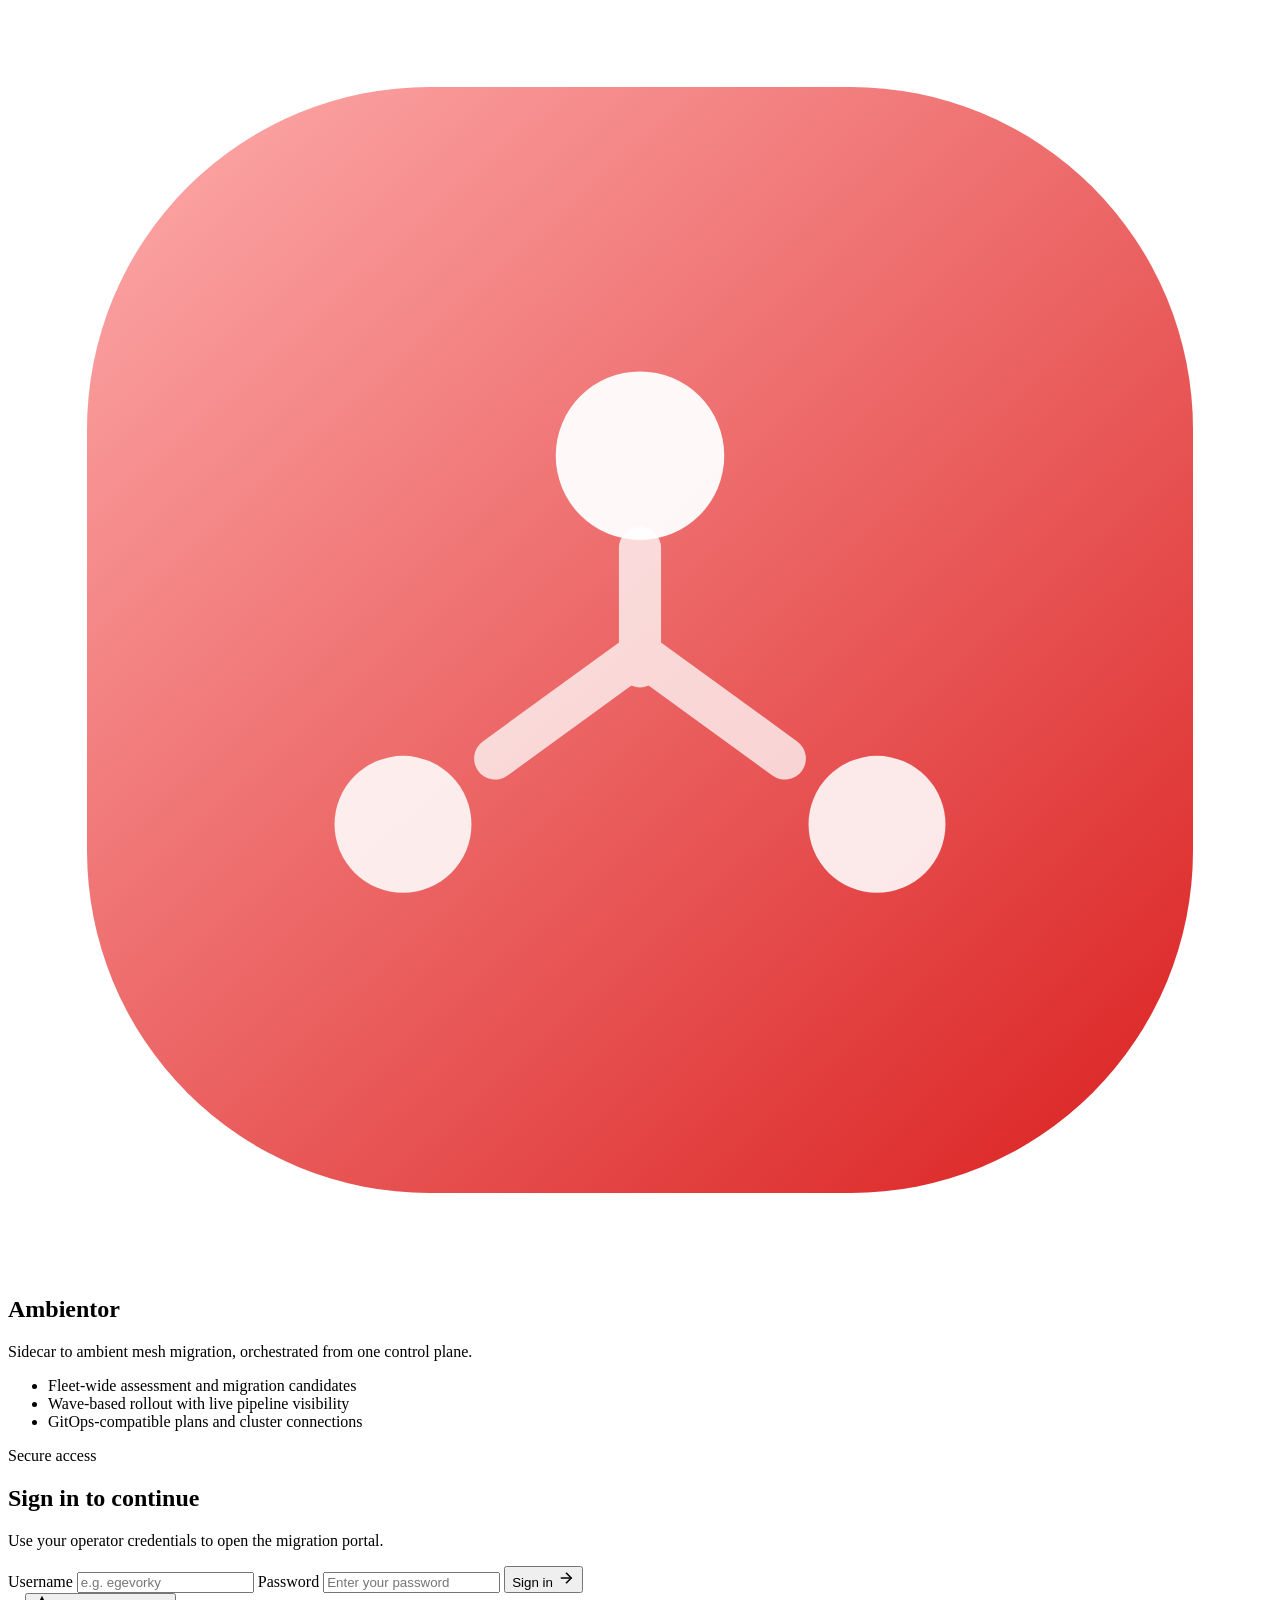
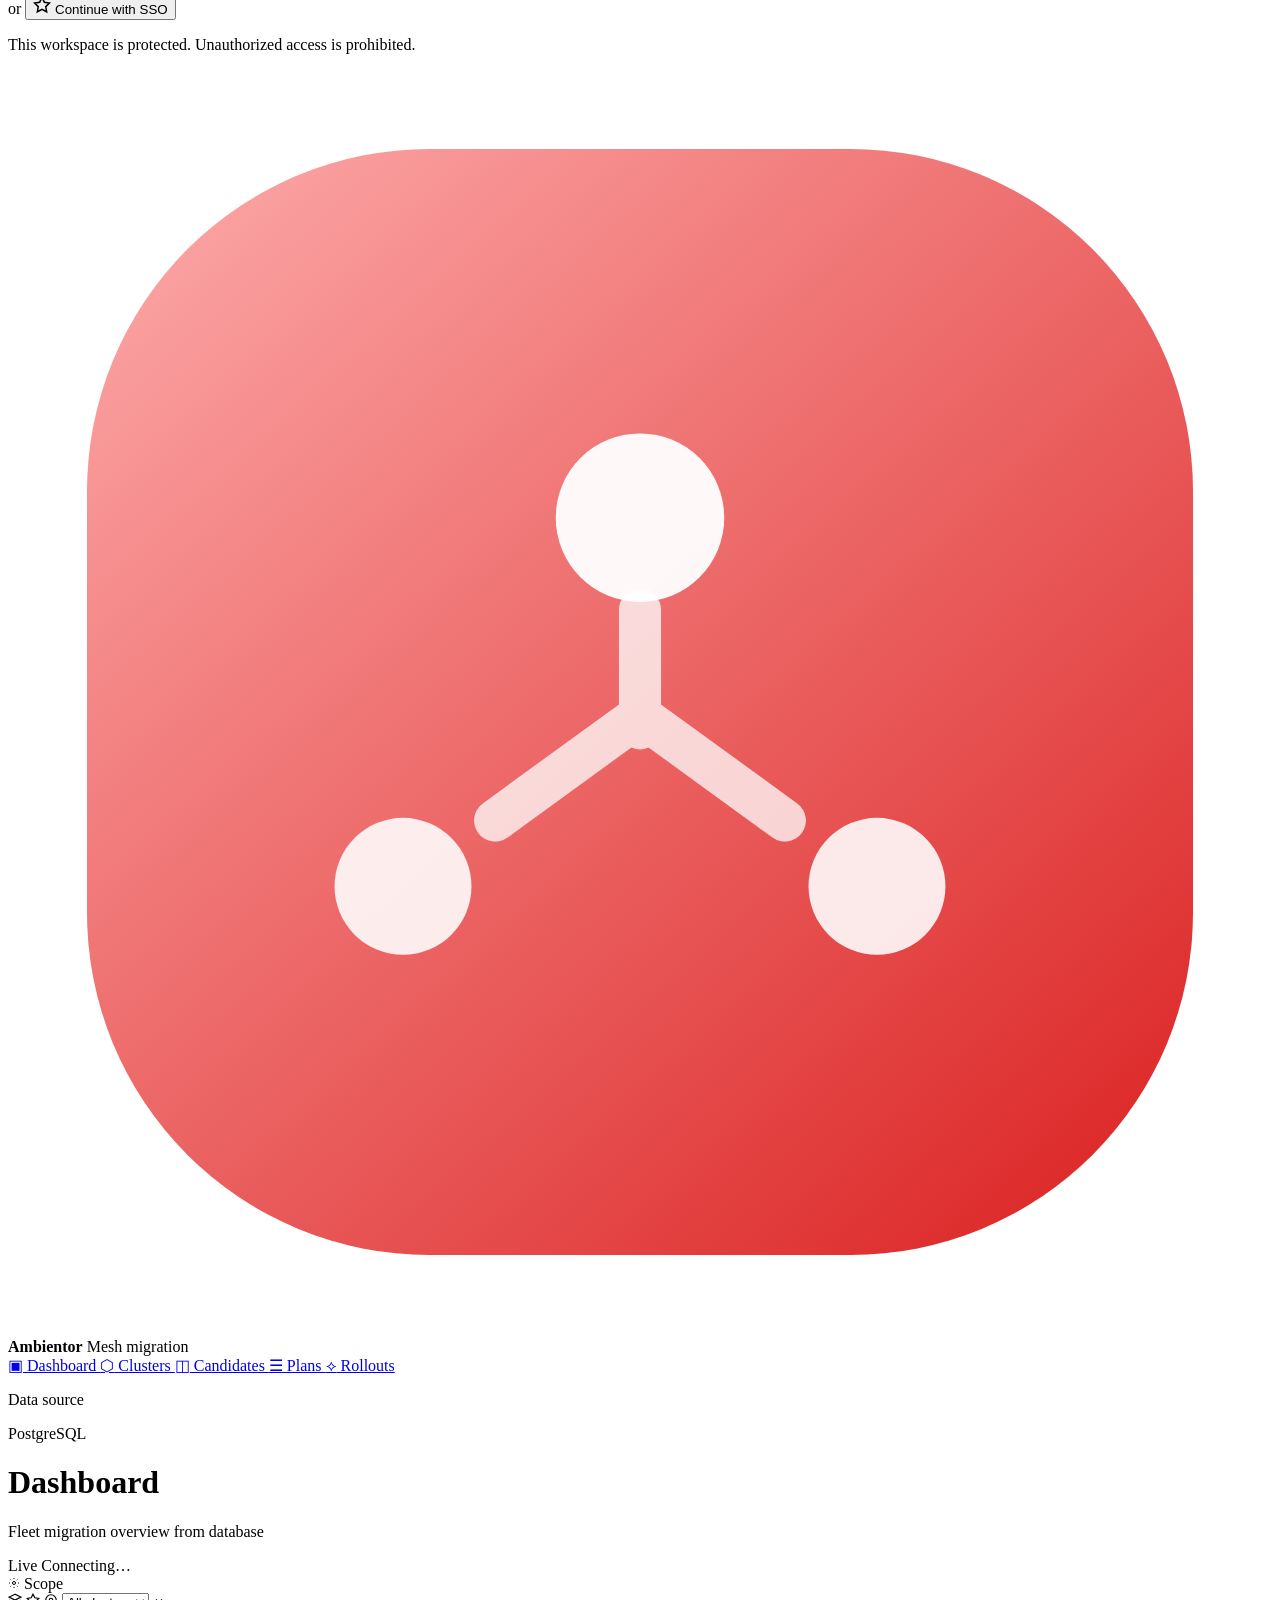
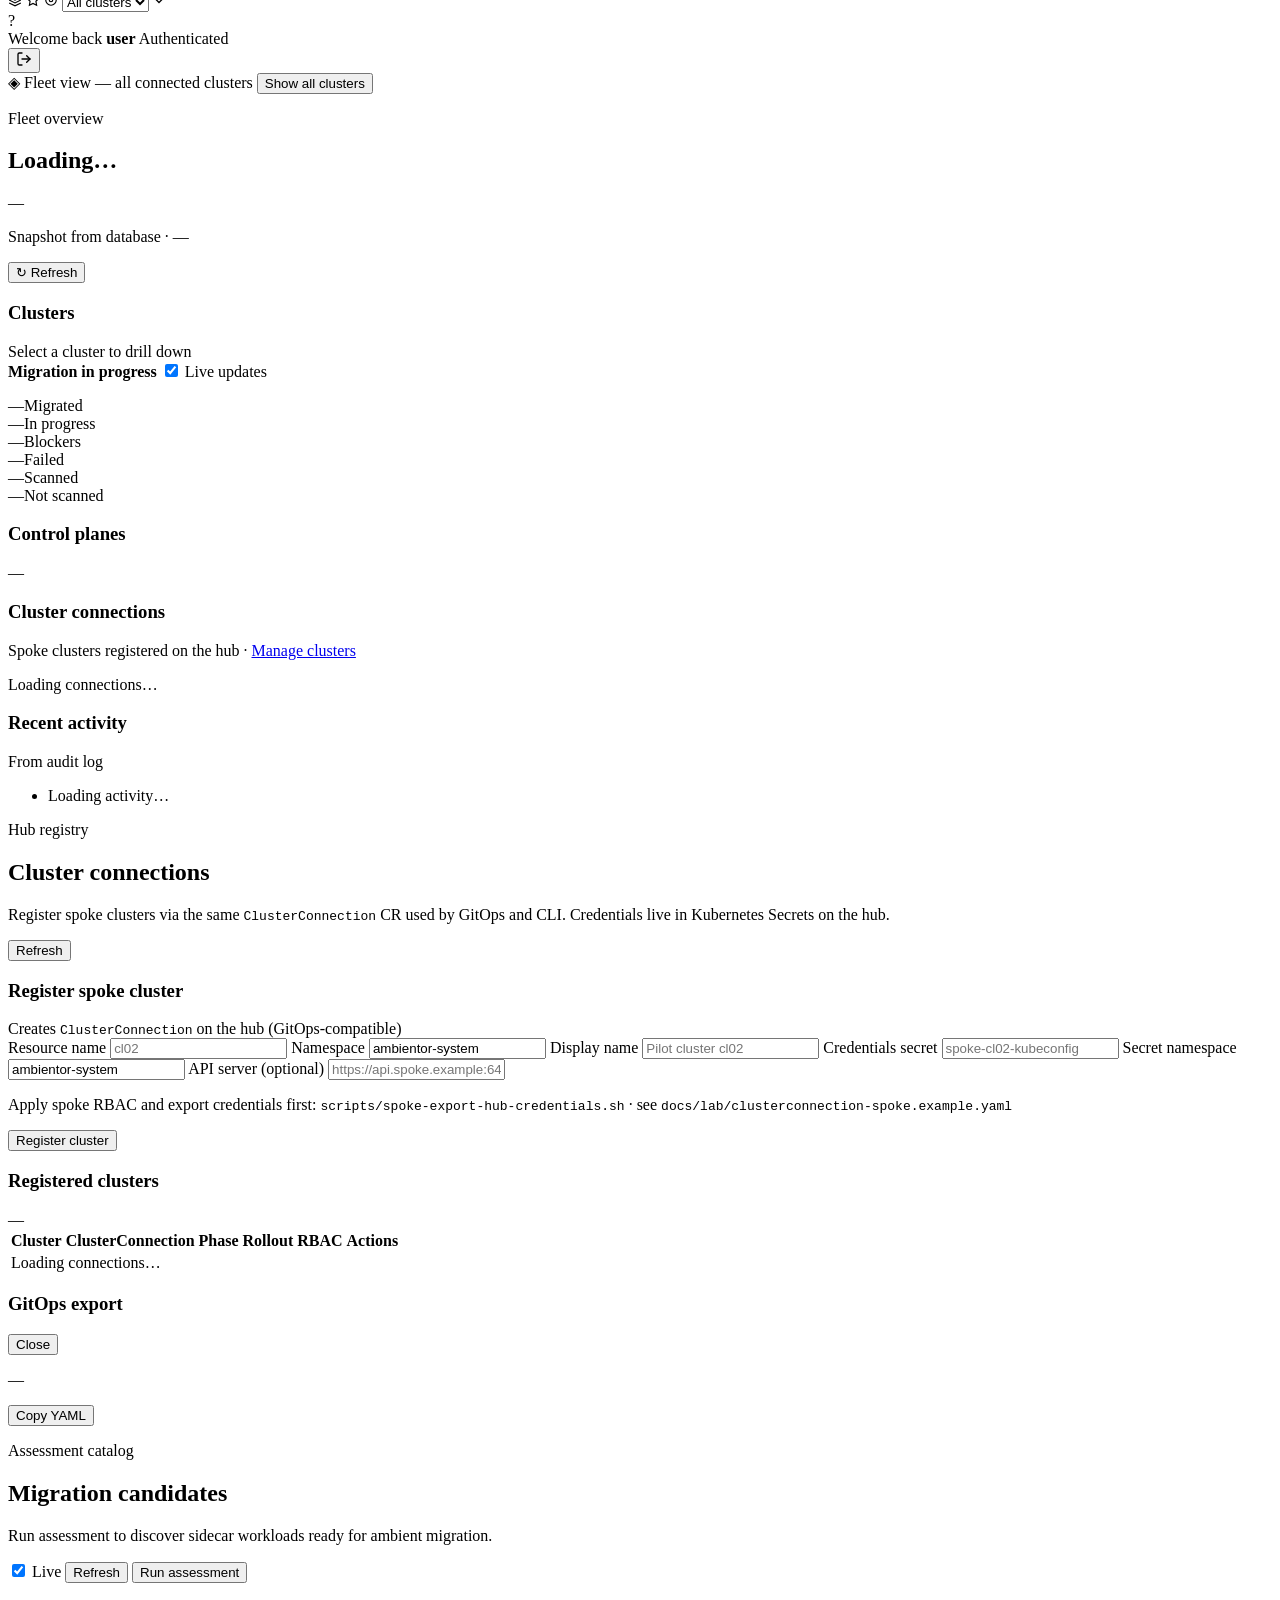
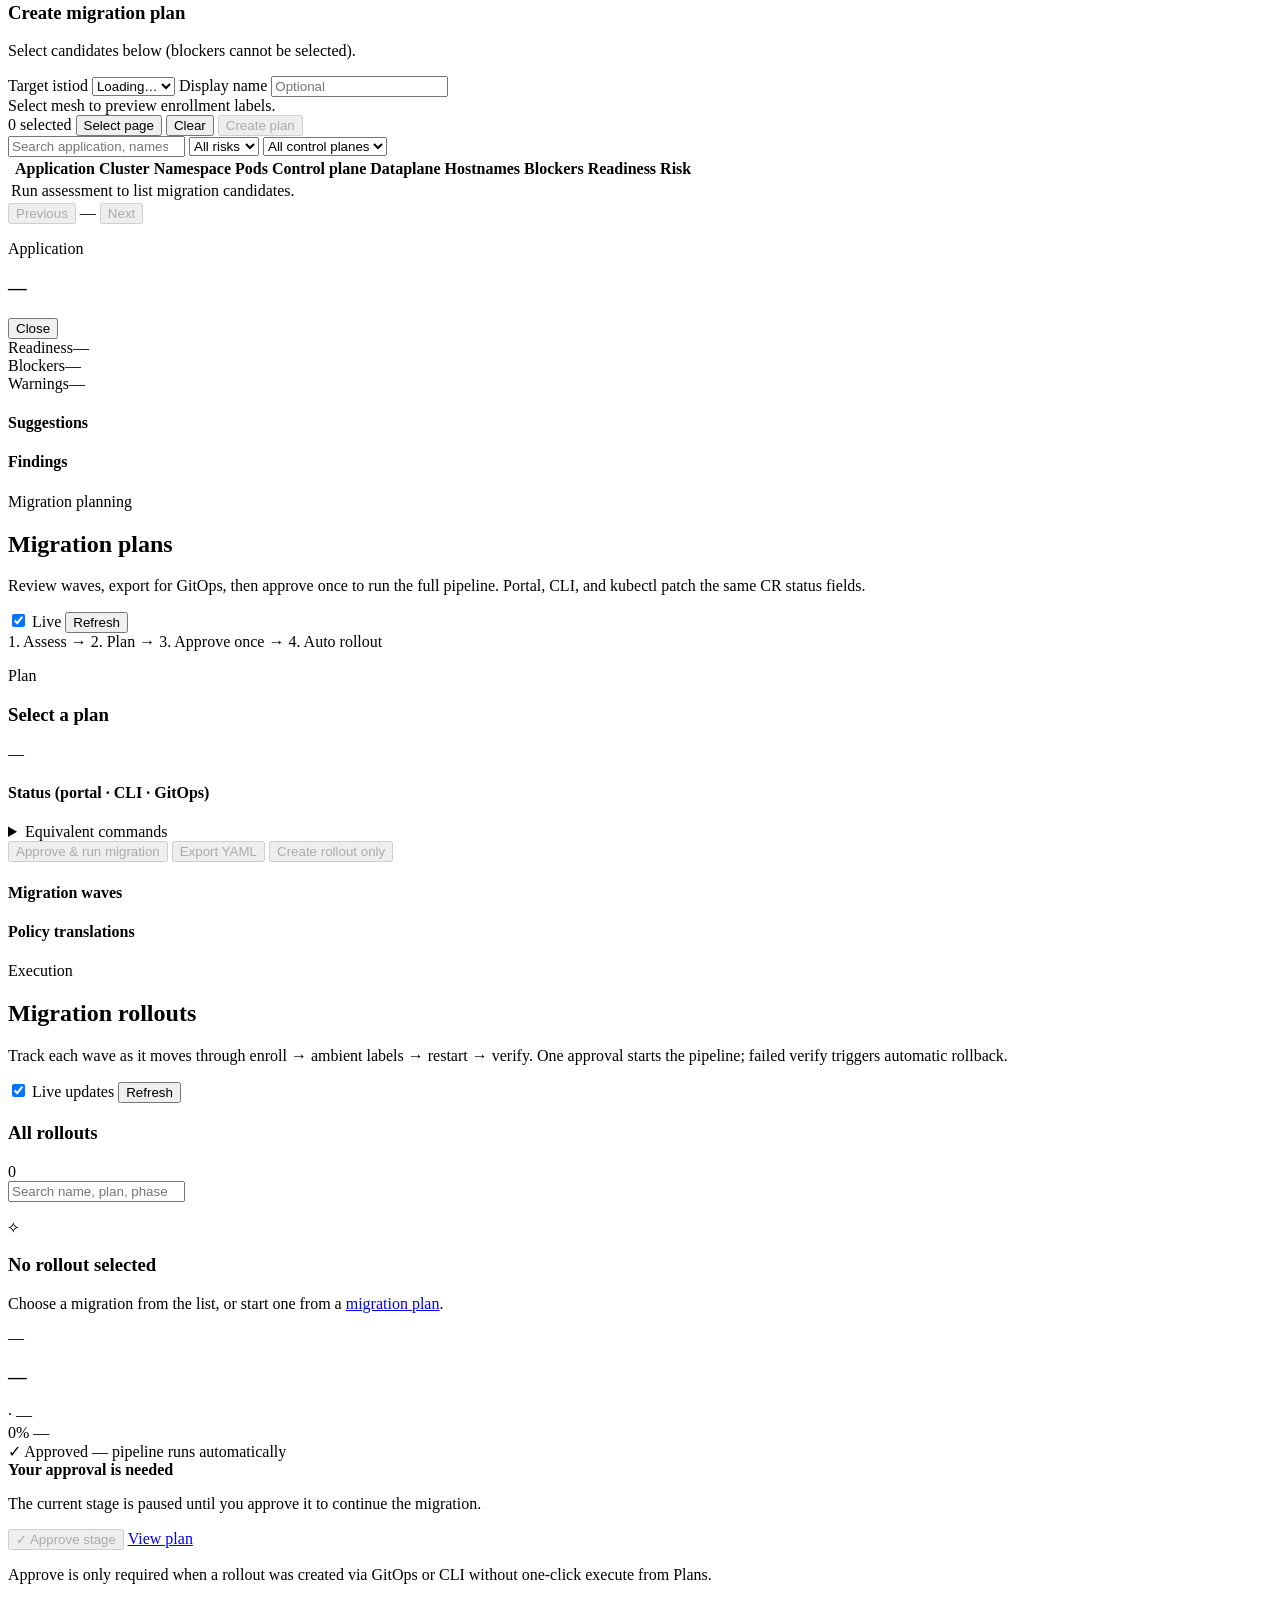
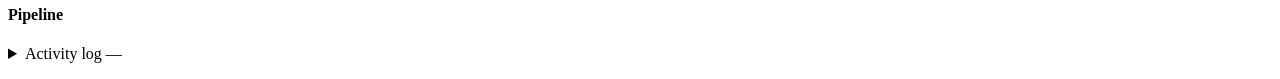
==== commit 840662cf: "Gate the portal behind a full-page login when API auth is enabled." ====
--- a/crates/ambientor-web/assets/index.html
+++ b/crates/ambientor-web/assets/index.html
@@ -12,7 +12,79 @@
   <link rel="stylesheet" href="/style.css" />
   <script src="/config.js"></script>
 </head>
-<body class="qdash-app">
+<body class="qdash-app login-gate">
+  <div id="login-screen" class="login-screen" role="main" aria-label="Sign in to Ambientor">
+    <div class="login-backdrop" aria-hidden="true">
+      <div class="login-orb login-orb-1"></div>
+      <div class="login-orb login-orb-2"></div>
+      <div class="login-orb login-orb-3"></div>
+      <div class="login-mesh"></div>
+    </div>
+    <div class="login-layout">
+      <section class="login-brand-panel" aria-hidden="true">
+        <div class="login-brand-mark">
+          <svg class="login-logo-svg" viewBox="0 0 48 48" xmlns="http://www.w3.org/2000/svg">
+            <defs>
+              <linearGradient id="login-logo-grad" x1="6" y1="4" x2="42" y2="44" gradientUnits="userSpaceOnUse">
+                <stop offset="0%" stop-color="#fca5a5" />
+                <stop offset="100%" stop-color="#dc2626" />
+              </linearGradient>
+            </defs>
+            <rect x="3" y="3" width="42" height="42" rx="13" fill="url(#login-logo-grad)" />
+            <circle cx="24" cy="17" r="3.2" fill="#fff" opacity="0.95" />
+            <circle cx="15" cy="31" r="2.6" fill="#fff" opacity="0.88" />
+            <circle cx="33" cy="31" r="2.6" fill="#fff" opacity="0.88" />
+            <path d="M24 20.5v4.5M18.5 28.5l5.5-4 5.5 4" stroke="#fff" stroke-width="1.6" stroke-linecap="round" stroke-linejoin="round" fill="none" opacity="0.75" />
+          </svg>
+        </div>
+        <h1 class="login-brand-title">Ambientor</h1>
+        <p class="login-brand-tagline">Sidecar to ambient mesh migration, orchestrated from one control plane.</p>
+        <ul class="login-brand-features">
+          <li>Fleet-wide assessment and migration candidates</li>
+          <li>Wave-based rollout with live pipeline visibility</li>
+          <li>GitOps-compatible plans and cluster connections</li>
+        </ul>
+      </section>
+      <section class="login-form-panel">
+        <div class="login-card">
+          <header class="login-card-head">
+            <p class="login-eyebrow">Secure access</p>
+            <h2>Sign in to continue</h2>
+            <p class="login-subtitle">Use your operator credentials to open the migration portal.</p>
+          </header>
+          <p id="login-error" class="login-error hidden" role="alert"></p>
+          <form id="auth-local-form" class="login-form" autocomplete="on">
+            <label class="login-field">
+              <span>Username</span>
+              <input type="text" id="auth-username-input" placeholder="e.g. egevorky" autocomplete="username" required />
+            </label>
+            <label class="login-field">
+              <span>Password</span>
+              <input type="password" id="auth-password-input" placeholder="Enter your password" autocomplete="current-password" required />
+            </label>
+            <button type="submit" id="auth-login-btn" class="login-submit-btn">
+              <span>Sign in</span>
+              <svg width="18" height="18" viewBox="0 0 24 24" fill="none" stroke="currentColor" stroke-width="2" aria-hidden="true">
+                <line x1="5" y1="12" x2="19" y2="12"/><polyline points="12 5 19 12 12 19"/>
+              </svg>
+            </button>
+          </form>
+          <div id="login-sso-wrap" class="login-sso-wrap hidden">
+            <span class="login-divider-text">or</span>
+            <button type="button" id="auth-oidc-login" class="login-sso-btn hidden">
+              <svg width="18" height="18" viewBox="0 0 24 24" fill="none" stroke="currentColor" stroke-width="2" aria-hidden="true">
+                <path d="M12 2l3.09 6.26L22 9.27l-5 4.87 1.18 6.88L12 17.77l-6.18 3.25L7 14.14 2 9.27l6.91-1.01L12 2z"/>
+              </svg>
+              Continue with SSO
+            </button>
+          </div>
+          <p class="login-footnote">This workspace is protected. Unauthorized access is prohibited.</p>
+        </div>
+      </section>
+    </div>
+  </div>
+
+  <div id="app-shell" class="app-shell-gated hidden" aria-hidden="true">
   <aside class="qdash-sidebar" aria-label="Primary navigation">
     <div class="sidebar-brand">
       <div class="logo-mark" aria-hidden="true">
@@ -105,10 +177,9 @@
               </span>
             </div>
           </div>
-          <span class="topbar-divider" aria-hidden="true"></span>
+          <span class="topbar-divider topbar-auth-divider" aria-hidden="true"></span>
           <div id="auth-bar" class="auth-bar topbar-auth">
-            <p id="auth-disabled-hint" class="auth-hint">Auth optional</p>
-            <div id="auth-user-panel" class="auth-user-card hidden" role="status" aria-live="polite">
+            <div id="auth-user-panel" class="auth-user-card" role="status" aria-live="polite">
               <div class="auth-user-avatar-ring" aria-hidden="true">
                 <div class="auth-user-avatar" id="auth-user-avatar">?</div>
               </div>
@@ -127,14 +198,6 @@
                   <line x1="21" y1="12" x2="9" y2="12"/>
                 </svg>
               </button>
-            </div>
-            <div id="auth-login-panel" class="auth-login-card hidden">
-              <form id="auth-local-form" class="auth-local-form">
-                <input type="text" id="auth-username-input" placeholder="Username" autocomplete="username" aria-label="Username" />
-                <input type="password" id="auth-password-input" placeholder="Password" autocomplete="current-password" aria-label="Password" />
-                <button type="button" id="auth-login-btn" class="auth-submit-btn">Sign in</button>
-              </form>
-              <button type="button" id="auth-oidc-login" class="auth-sso-btn hidden">SSO</button>
             </div>
           </div>
         </div>
@@ -569,6 +632,7 @@
     </section>
   </main>
   </div>
+  </div>
   <script src="/app.js"></script>
 </body>
 </html>
